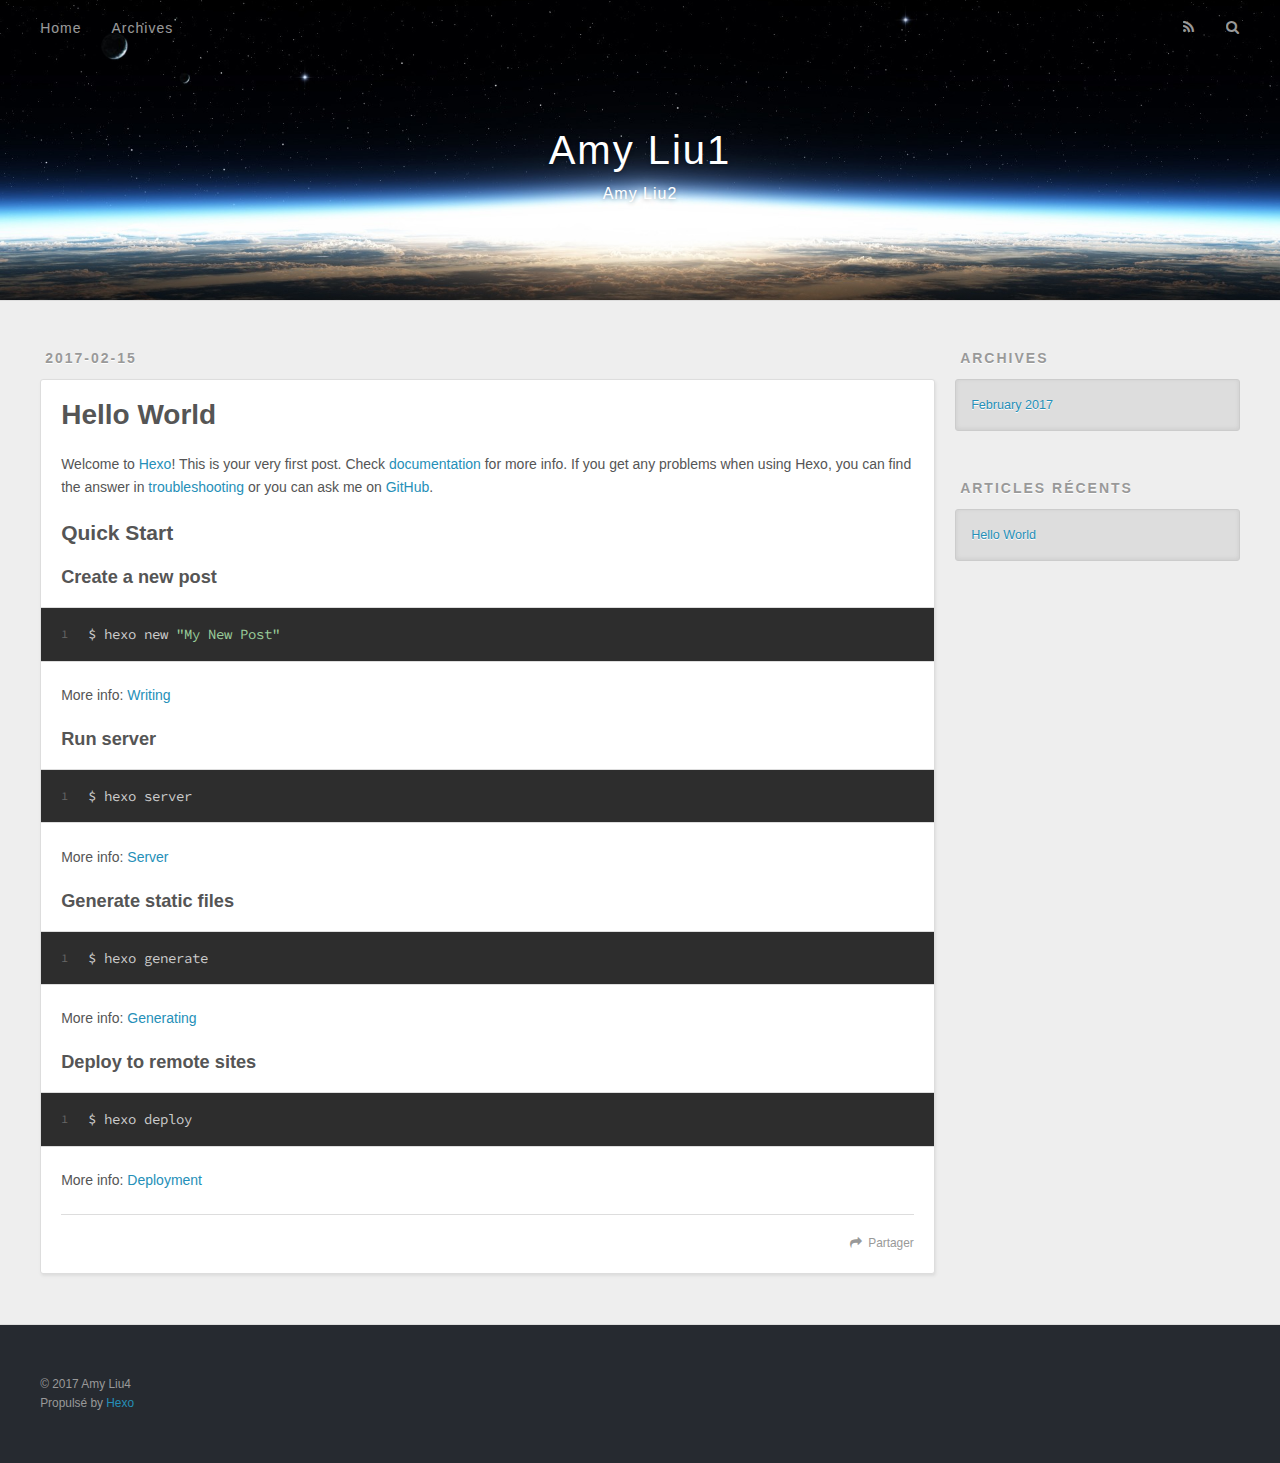
==== index.html @ 6aebadbe "Site updated: 2017-02-15 16:03:19" ====
<!DOCTYPE html>
<html>
<head>
  <meta charset="utf-8">
  
  <title>Amy Liu1</title>
  <meta name="viewport" content="width=device-width, initial-scale=1, maximum-scale=1">
  <meta name="description" content="Amy Liu3">
<meta property="og:type" content="website">
<meta property="og:title" content="Amy Liu1">
<meta property="og:url" content="http://yoursite.com/index.html">
<meta property="og:site_name" content="Amy Liu1">
<meta property="og:description" content="Amy Liu3">
<meta name="twitter:card" content="summary">
<meta name="twitter:title" content="Amy Liu1">
<meta name="twitter:description" content="Amy Liu3">
  
    <link rel="alternate" href="/atom.xml" title="Amy Liu1" type="application/atom+xml">
  
  
    <link rel="icon" href="/favicon.png">
  
  
    <link href="//fonts.googleapis.com/css?family=Source+Code+Pro" rel="stylesheet" type="text/css">
  
  <link rel="stylesheet" href="/css/style.css">
  

</head>

<body>
  <div id="container">
    <div id="wrap">
      <header id="header">
  <div id="banner"></div>
  <div id="header-outer" class="outer">
    <div id="header-title" class="inner">
      <h1 id="logo-wrap">
        <a href="/" id="logo">Amy Liu1</a>
      </h1>
      
        <h2 id="subtitle-wrap">
          <a href="/" id="subtitle">Amy Liu2</a>
        </h2>
      
    </div>
    <div id="header-inner" class="inner">
      <nav id="main-nav">
        <a id="main-nav-toggle" class="nav-icon"></a>
        
          <a class="main-nav-link" href="/">Home</a>
        
          <a class="main-nav-link" href="/archives">Archives</a>
        
      </nav>
      <nav id="sub-nav">
        
          <a id="nav-rss-link" class="nav-icon" href="/atom.xml" title="Flux RSS"></a>
        
        <a id="nav-search-btn" class="nav-icon" title="Rechercher"></a>
      </nav>
      <div id="search-form-wrap">
        <form action="//google.com/search" method="get" accept-charset="UTF-8" class="search-form"><input type="search" name="q" results="0" class="search-form-input" placeholder="Search"><button type="submit" class="search-form-submit">&#xF002;</button><input type="hidden" name="sitesearch" value="http://yoursite.com"></form>
      </div>
    </div>
  </div>
</header>
      <div class="outer">
        <section id="main">
  
    <article id="post-hello-world" class="article article-type-post" itemscope itemprop="blogPost">
  <div class="article-meta">
    <a href="/2017/02/15/hello-world/" class="article-date">
  <time datetime="2017-02-15T07:00:50.757Z" itemprop="datePublished">2017-02-15</time>
</a>
    
  </div>
  <div class="article-inner">
    
    
      <header class="article-header">
        
  
    <h1 itemprop="name">
      <a class="article-title" href="/2017/02/15/hello-world/">Hello World</a>
    </h1>
  

      </header>
    
    <div class="article-entry" itemprop="articleBody">
      
        <p>Welcome to <a href="https://hexo.io/" target="_blank" rel="external">Hexo</a>! This is your very first post. Check <a href="https://hexo.io/docs/" target="_blank" rel="external">documentation</a> for more info. If you get any problems when using Hexo, you can find the answer in <a href="https://hexo.io/docs/troubleshooting.html" target="_blank" rel="external">troubleshooting</a> or you can ask me on <a href="https://github.com/hexojs/hexo/issues" target="_blank" rel="external">GitHub</a>.</p>
<h2 id="Quick-Start"><a href="#Quick-Start" class="headerlink" title="Quick Start"></a>Quick Start</h2><h3 id="Create-a-new-post"><a href="#Create-a-new-post" class="headerlink" title="Create a new post"></a>Create a new post</h3><figure class="highlight bash"><table><tr><td class="gutter"><pre><div class="line">1</div></pre></td><td class="code"><pre><div class="line">$ hexo new <span class="string">"My New Post"</span></div></pre></td></tr></table></figure>
<p>More info: <a href="https://hexo.io/docs/writing.html" target="_blank" rel="external">Writing</a></p>
<h3 id="Run-server"><a href="#Run-server" class="headerlink" title="Run server"></a>Run server</h3><figure class="highlight bash"><table><tr><td class="gutter"><pre><div class="line">1</div></pre></td><td class="code"><pre><div class="line">$ hexo server</div></pre></td></tr></table></figure>
<p>More info: <a href="https://hexo.io/docs/server.html" target="_blank" rel="external">Server</a></p>
<h3 id="Generate-static-files"><a href="#Generate-static-files" class="headerlink" title="Generate static files"></a>Generate static files</h3><figure class="highlight bash"><table><tr><td class="gutter"><pre><div class="line">1</div></pre></td><td class="code"><pre><div class="line">$ hexo generate</div></pre></td></tr></table></figure>
<p>More info: <a href="https://hexo.io/docs/generating.html" target="_blank" rel="external">Generating</a></p>
<h3 id="Deploy-to-remote-sites"><a href="#Deploy-to-remote-sites" class="headerlink" title="Deploy to remote sites"></a>Deploy to remote sites</h3><figure class="highlight bash"><table><tr><td class="gutter"><pre><div class="line">1</div></pre></td><td class="code"><pre><div class="line">$ hexo deploy</div></pre></td></tr></table></figure>
<p>More info: <a href="https://hexo.io/docs/deployment.html" target="_blank" rel="external">Deployment</a></p>

      
    </div>
    <footer class="article-footer">
      <a data-url="http://yoursite.com/2017/02/15/hello-world/" data-id="ciz6o7jme0000z855sr98ve1y" class="article-share-link">Partager</a>
      
      
    </footer>
  </div>
  
</article>


  

</section>
        
          <aside id="sidebar">
  
    

  
    

  
    
  
    
  <div class="widget-wrap">
    <h3 class="widget-title">Archives</h3>
    <div class="widget">
      <ul class="archive-list"><li class="archive-list-item"><a class="archive-list-link" href="/archives/2017/02/">February 2017</a></li></ul>
    </div>
  </div>


  
    
  <div class="widget-wrap">
    <h3 class="widget-title">Articles récents</h3>
    <div class="widget">
      <ul>
        
          <li>
            <a href="/2017/02/15/hello-world/">Hello World</a>
          </li>
        
      </ul>
    </div>
  </div>

  
</aside>
        
      </div>
      <footer id="footer">
  
  <div class="outer">
    <div id="footer-info" class="inner">
      &copy; 2017 Amy Liu4<br>
      Propulsé by <a href="http://hexo.io/" target="_blank">Hexo</a>
    </div>
  </div>
</footer>
    </div>
    <nav id="mobile-nav">
  
    <a href="/" class="mobile-nav-link">Home</a>
  
    <a href="/archives" class="mobile-nav-link">Archives</a>
  
</nav>
    

<script src="//ajax.googleapis.com/ajax/libs/jquery/2.0.3/jquery.min.js"></script>


  <link rel="stylesheet" href="/fancybox/jquery.fancybox.css">
  <script src="/fancybox/jquery.fancybox.pack.js"></script>


<script src="/js/script.js"></script>

  </div>
</body>
</html>
---- css/style.css ----
body {
  width: 100%;
}
body:before,
body:after {
  content: "";
  display: table;
}
body:after {
  clear: both;
}
html,
body,
div,
span,
applet,
object,
iframe,
h1,
h2,
h3,
h4,
h5,
h6,
p,
blockquote,
pre,
a,
abbr,
acronym,
address,
big,
cite,
code,
del,
dfn,
em,
img,
ins,
kbd,
q,
s,
samp,
small,
strike,
strong,
sub,
sup,
tt,
var,
dl,
dt,
dd,
ol,
ul,
li,
fieldset,
form,
label,
legend,
table,
caption,
tbody,
tfoot,
thead,
tr,
th,
td {
  margin: 0;
  padding: 0;
  border: 0;
  outline: 0;
  font-weight: inherit;
  font-style: inherit;
  font-family: inherit;
  font-size: 100%;
  vertical-align: baseline;
}
body {
  line-height: 1;
  color: #000;
  background: #fff;
}
ol,
ul {
  list-style: none;
}
table {
  border-collapse: separate;
  border-spacing: 0;
  vertical-align: middle;
}
caption,
th,
td {
  text-align: left;
  font-weight: normal;
  vertical-align: middle;
}
a img {
  border: none;
}
input,
button {
  margin: 0;
  padding: 0;
}
input::-moz-focus-inner,
button::-moz-focus-inner {
  border: 0;
  padding: 0;
}
@font-face {
  font-family: FontAwesome;
  font-style: normal;
  font-weight: normal;
  src: url("fonts/fontawesome-webfont.eot?v=#4.0.3");
  src: url("fonts/fontawesome-webfont.eot?#iefix&v=#4.0.3") format("embedded-opentype"), url("fonts/fontawesome-webfont.woff?v=#4.0.3") format("woff"), url("fonts/fontawesome-webfont.ttf?v=#4.0.3") format("truetype"), url("fonts/fontawesome-webfont.svg#fontawesomeregular?v=#4.0.3") format("svg");
}
html,
body,
#container {
  height: 100%;
}
body {
  background: #eee;
  font: 14px "Helvetica Neue", Helvetica, Arial, sans-serif;
  -webkit-text-size-adjust: 100%;
}
.outer {
  max-width: 1220px;
  margin: 0 auto;
  padding: 0 20px;
}
.outer:before,
.outer:after {
  content: "";
  display: table;
}
.outer:after {
  clear: both;
}
.inner {
  display: inline;
  float: left;
  width: 98.33333333333333%;
  margin: 0 0.833333333333333%;
}
.left,
.alignleft {
  float: left;
}
.right,
.alignright {
  float: right;
}
.clear {
  clear: both;
}
#container {
  position: relative;
}
.mobile-nav-on {
  overflow: hidden;
}
#wrap {
  height: 100%;
  width: 100%;
  position: absolute;
  top: 0;
  left: 0;
  -webkit-transition: 0.2s ease-out;
  -moz-transition: 0.2s ease-out;
  -ms-transition: 0.2s ease-out;
  transition: 0.2s ease-out;
  z-index: 1;
  background: #eee;
}
.mobile-nav-on #wrap {
  left: 280px;
}
@media screen and (min-width: 768px) {
  #main {
    display: inline;
    float: left;
    width: 73.33333333333333%;
    margin: 0 0.833333333333333%;
  }
}
.article-date,
.article-category-link,
.archive-year,
.widget-title {
  text-decoration: none;
  text-transform: uppercase;
  letter-spacing: 2px;
  color: #999;
  margin-bottom: 1em;
  margin-left: 5px;
  line-height: 1em;
  text-shadow: 0 1px #fff;
  font-weight: bold;
}
.article-inner,
.archive-article-inner {
  background: #fff;
  -webkit-box-shadow: 1px 2px 3px #ddd;
  box-shadow: 1px 2px 3px #ddd;
  border: 1px solid #ddd;
  border-radius: 3px;
}
.article-entry h1,
.widget h1 {
  font-size: 2em;
}
.article-entry h2,
.widget h2 {
  font-size: 1.5em;
}
.article-entry h3,
.widget h3 {
  font-size: 1.3em;
}
.article-entry h4,
.widget h4 {
  font-size: 1.2em;
}
.article-entry h5,
.widget h5 {
  font-size: 1em;
}
.article-entry h6,
.widget h6 {
  font-size: 1em;
  color: #999;
}
.article-entry hr,
.widget hr {
  border: 1px dashed #ddd;
}
.article-entry strong,
.widget strong {
  font-weight: bold;
}
.article-entry em,
.widget em,
.article-entry cite,
.widget cite {
  font-style: italic;
}
.article-entry sup,
.widget sup,
.article-entry sub,
.widget sub {
  font-size: 0.75em;
  line-height: 0;
  position: relative;
  vertical-align: baseline;
}
.article-entry sup,
.widget sup {
  top: -0.5em;
}
.article-entry sub,
.widget sub {
  bottom: -0.2em;
}
.article-entry small,
.widget small {
  font-size: 0.85em;
}
.article-entry acronym,
.widget acronym,
.article-entry abbr,
.widget abbr {
  border-bottom: 1px dotted;
}
.article-entry ul,
.widget ul,
.article-entry ol,
.widget ol,
.article-entry dl,
.widget dl {
  margin: 0 20px;
  line-height: 1.6em;
}
.article-entry ul ul,
.widget ul ul,
.article-entry ol ul,
.widget ol ul,
.article-entry ul ol,
.widget ul ol,
.article-entry ol ol,
.widget ol ol {
  margin-top: 0;
  margin-bottom: 0;
}
.article-entry ul,
.widget ul {
  list-style: disc;
}
.article-entry ol,
.widget ol {
  list-style: decimal;
}
.article-entry dt,
.widget dt {
  font-weight: bold;
}
#header {
  height: 300px;
  position: relative;
  border-bottom: 1px solid #ddd;
}
#header:before,
#header:after {
  content: "";
  position: absolute;
  left: 0;
  right: 0;
  height: 40px;
}
#header:before {
  top: 0;
  background: -webkit-linear-gradient(rgba(0,0,0,0.2), transparent);
  background: -moz-linear-gradient(rgba(0,0,0,0.2), transparent);
  background: -ms-linear-gradient(rgba(0,0,0,0.2), transparent);
  background: linear-gradient(rgba(0,0,0,0.2), transparent);
}
#header:after {
  bottom: 0;
  background: -webkit-linear-gradient(transparent, rgba(0,0,0,0.2));
  background: -moz-linear-gradient(transparent, rgba(0,0,0,0.2));
  background: -ms-linear-gradient(transparent, rgba(0,0,0,0.2));
  background: linear-gradient(transparent, rgba(0,0,0,0.2));
}
#header-outer {
  height: 100%;
  position: relative;
}
#header-inner {
  position: relative;
  overflow: hidden;
}
#banner {
  position: absolute;
  top: 0;
  left: 0;
  width: 100%;
  height: 100%;
  background: url("images/banner.jpg") center #000;
  -webkit-background-size: cover;
  -moz-background-size: cover;
  background-size: cover;
  z-index: -1;
}
#header-title {
  text-align: center;
  height: 40px;
  position: absolute;
  top: 50%;
  left: 0;
  margin-top: -20px;
}
#logo,
#subtitle {
  text-decoration: none;
  color: #fff;
  font-weight: 300;
  text-shadow: 0 1px 4px rgba(0,0,0,0.3);
}
#logo {
  font-size: 40px;
  line-height: 40px;
  letter-spacing: 2px;
}
#subtitle {
  font-size: 16px;
  line-height: 16px;
  letter-spacing: 1px;
}
#subtitle-wrap {
  margin-top: 16px;
}
#main-nav {
  float: left;
  margin-left: -15px;
}
.nav-icon,
.main-nav-link {
  float: left;
  color: #fff;
  opacity: 0.6;
  text-decoration: none;
  text-shadow: 0 1px rgba(0,0,0,0.2);
  -webkit-transition: opacity 0.2s;
  -moz-transition: opacity 0.2s;
  -ms-transition: opacity 0.2s;
  transition: opacity 0.2s;
  display: block;
  padding: 20px 15px;
}
.nav-icon:hover,
.main-nav-link:hover {
  opacity: 1;
}
.nav-icon {
  font-family: FontAwesome;
  text-align: center;
  font-size: 14px;
  width: 14px;
  height: 14px;
  padding: 20px 15px;
  position: relative;
  cursor: pointer;
}
.main-nav-link {
  font-weight: 300;
  letter-spacing: 1px;
}
@media screen and (max-width: 479px) {
  .main-nav-link {
    display: none;
  }
}
#main-nav-toggle {
  display: none;
}
#main-nav-toggle:before {
  content: "\f0c9";
}
@media screen and (max-width: 479px) {
  #main-nav-toggle {
    display: block;
  }
}
#sub-nav {
  float: right;
  margin-right: -15px;
}
#nav-rss-link:before {
  content: "\f09e";
}
#nav-search-btn:before {
  content: "\f002";
}
#search-form-wrap {
  position: absolute;
  top: 15px;
  width: 150px;
  height: 30px;
  right: -150px;
  opacity: 0;
  -webkit-transition: 0.2s ease-out;
  -moz-transition: 0.2s ease-out;
  -ms-transition: 0.2s ease-out;
  transition: 0.2s ease-out;
}
#search-form-wrap.on {
  opacity: 1;
  right: 0;
}
@media screen and (max-width: 479px) {
  #search-form-wrap {
    width: 100%;
    right: -100%;
  }
}
.search-form {
  position: absolute;
  top: 0;
  left: 0;
  right: 0;
  background: #fff;
  padding: 5px 15px;
  border-radius: 15px;
  -webkit-box-shadow: 0 0 10px rgba(0,0,0,0.3);
  box-shadow: 0 0 10px rgba(0,0,0,0.3);
}
.search-form-input {
  border: none;
  background: none;
  color: #555;
  width: 100%;
  font: 13px "Helvetica Neue", Helvetica, Arial, sans-serif;
  outline: none;
}
.search-form-input::-webkit-search-results-decoration,
.search-form-input::-webkit-search-cancel-button {
  -webkit-appearance: none;
}
.search-form-submit {
  position: absolute;
  top: 50%;
  right: 10px;
  margin-top: -7px;
  font: 13px FontAwesome;
  border: none;
  background: none;
  color: #bbb;
  cursor: pointer;
}
.search-form-submit:hover,
.search-form-submit:focus {
  color: #777;
}
.article {
  margin: 50px 0;
}
.article-inner {
  overflow: hidden;
}
.article-meta:before,
.article-meta:after {
  content: "";
  display: table;
}
.article-meta:after {
  clear: both;
}
.article-date {
  float: left;
}
.article-category {
  float: left;
  line-height: 1em;
  color: #ccc;
  text-shadow: 0 1px #fff;
  margin-left: 8px;
}
.article-category:before {
  content: "\2022";
}
.article-category-link {
  margin: 0 12px 1em;
}
.article-header {
  padding: 20px 20px 0;
}
.article-title {
  text-decoration: none;
  font-size: 2em;
  font-weight: bold;
  color: #555;
  line-height: 1.1em;
  -webkit-transition: color 0.2s;
  -moz-transition: color 0.2s;
  -ms-transition: color 0.2s;
  transition: color 0.2s;
}
a.article-title:hover {
  color: #258fb8;
}
.article-entry {
  color: #555;
  padding: 0 20px;
}
.article-entry:before,
.article-entry:after {
  content: "";
  display: table;
}
.article-entry:after {
  clear: both;
}
.article-entry p,
.article-entry table {
  line-height: 1.6em;
  margin: 1.6em 0;
}
.article-entry h1,
.article-entry h2,
.article-entry h3,
.article-entry h4,
.article-entry h5,
.article-entry h6 {
  font-weight: bold;
}
.article-entry h1,
.article-entry h2,
.article-entry h3,
.article-entry h4,
.article-entry h5,
.article-entry h6 {
  line-height: 1.1em;
  margin: 1.1em 0;
}
.article-entry a {
  color: #258fb8;
  text-decoration: none;
}
.article-entry a:hover {
  text-decoration: underline;
}
.article-entry ul,
.article-entry ol,
.article-entry dl {
  margin-top: 1.6em;
  margin-bottom: 1.6em;
}
.article-entry img,
.article-entry video {
  max-width: 100%;
  height: auto;
  display: block;
  margin: auto;
}
.article-entry iframe {
  border: none;
}
.article-entry table {
  width: 100%;
  border-collapse: collapse;
  border-spacing: 0;
}
.article-entry th {
  font-weight: bold;
  border-bottom: 3px solid #ddd;
  padding-bottom: 0.5em;
}
.article-entry td {
  border-bottom: 1px solid #ddd;
  padding: 10px 0;
}
.article-entry blockquote {
  font-family: Georgia, "Times New Roman", serif;
  font-size: 1.4em;
  margin: 1.6em 20px;
  text-align: center;
}
.article-entry blockquote footer {
  font-size: 14px;
  margin: 1.6em 0;
  font-family: "Helvetica Neue", Helvetica, Arial, sans-serif;
}
.article-entry blockquote footer cite:before {
  content: "—";
  padding: 0 0.5em;
}
.article-entry .pullquote {
  text-align: left;
  width: 45%;
  margin: 0;
}
.article-entry .pullquote.left {
  margin-left: 0.5em;
  margin-right: 1em;
}
.article-entry .pullquote.right {
  margin-right: 0.5em;
  margin-left: 1em;
}
.article-entry .caption {
  color: #999;
  display: block;
  font-size: 0.9em;
  margin-top: 0.5em;
  position: relative;
  text-align: center;
}
.article-entry .video-container {
  position: relative;
  padding-top: 56.25%;
  height: 0;
  overflow: hidden;
}
.article-entry .video-container iframe,
.article-entry .video-container object,
.article-entry .video-container embed {
  position: absolute;
  top: 0;
  left: 0;
  width: 100%;
  height: 100%;
  margin-top: 0;
}
.article-more-link a {
  display: inline-block;
  line-height: 1em;
  padding: 6px 15px;
  border-radius: 15px;
  background: #eee;
  color: #999;
  text-shadow: 0 1px #fff;
  text-decoration: none;
}
.article-more-link a:hover {
  background: #258fb8;
  color: #fff;
  text-decoration: none;
  text-shadow: 0 1px #1e7293;
}
.article-footer {
  font-size: 0.85em;
  line-height: 1.6em;
  border-top: 1px solid #ddd;
  padding-top: 1.6em;
  margin: 0 20px 20px;
}
.article-footer:before,
.article-footer:after {
  content: "";
  display: table;
}
.article-footer:after {
  clear: both;
}
.article-footer a {
  color: #999;
  text-decoration: none;
}
.article-footer a:hover {
  color: #555;
}
.article-tag-list-item {
  float: left;
  margin-right: 10px;
}
.article-tag-list-link:before {
  content: "#";
}
.article-comment-link {
  float: right;
}
.article-comment-link:before {
  content: "\f075";
  font-family: FontAwesome;
  padding-right: 8px;
}
.article-share-link {
  cursor: pointer;
  float: right;
  margin-left: 20px;
}
.article-share-link:before {
  content: "\f064";
  font-family: FontAwesome;
  padding-right: 6px;
}
#article-nav {
  position: relative;
}
#article-nav:before,
#article-nav:after {
  content: "";
  display: table;
}
#article-nav:after {
  clear: both;
}
@media screen and (min-width: 768px) {
  #article-nav {
    margin: 50px 0;
  }
  #article-nav:before {
    width: 8px;
    height: 8px;
    position: absolute;
    top: 50%;
    left: 50%;
    margin-top: -4px;
    margin-left: -4px;
    content: "";
    border-radius: 50%;
    background: #ddd;
    -webkit-box-shadow: 0 1px 2px #fff;
    box-shadow: 0 1px 2px #fff;
  }
}
.article-nav-link-wrap {
  text-decoration: none;
  text-shadow: 0 1px #fff;
  color: #999;
  -webkit-box-sizing: border-box;
  -moz-box-sizing: border-box;
  box-sizing: border-box;
  margin-top: 50px;
  text-align: center;
  display: block;
}
.article-nav-link-wrap:hover {
  color: #555;
}
@media screen and (min-width: 768px) {
  .article-nav-link-wrap {
    width: 50%;
    margin-top: 0;
  }
}
@media screen and (min-width: 768px) {
  #article-nav-newer {
    float: left;
    text-align: right;
    padding-right: 20px;
  }
}
@media screen and (min-width: 768px) {
  #article-nav-older {
    float: right;
    text-align: left;
    padding-left: 20px;
  }
}
.article-nav-caption {
  text-transform: uppercase;
  letter-spacing: 2px;
  color: #ddd;
  line-height: 1em;
  font-weight: bold;
}
#article-nav-newer .article-nav-caption {
  margin-right: -2px;
}
.article-nav-title {
  font-size: 0.85em;
  line-height: 1.6em;
  margin-top: 0.5em;
}
.article-share-box {
  position: absolute;
  display: none;
  background: #fff;
  -webkit-box-shadow: 1px 2px 10px rgba(0,0,0,0.2);
  box-shadow: 1px 2px 10px rgba(0,0,0,0.2);
  border-radius: 3px;
  margin-left: -145px;
  overflow: hidden;
  z-index: 1;
}
.article-share-box.on {
  display: block;
}
.article-share-input {
  width: 100%;
  background: none;
  -webkit-box-sizing: border-box;
  -moz-box-sizing: border-box;
  box-sizing: border-box;
  font: 14px "Helvetica Neue", Helvetica, Arial, sans-serif;
  padding: 0 15px;
  color: #555;
  outline: none;
  border: 1px solid #ddd;
  border-radius: 3px 3px 0 0;
  height: 36px;
  line-height: 36px;
}
.article-share-links {
  background: #eee;
}
.article-share-links:before,
.article-share-links:after {
  content: "";
  display: table;
}
.article-share-links:after {
  clear: both;
}
.article-share-twitter,
.article-share-facebook,
.article-share-pinterest,
.article-share-google {
  width: 50px;
  height: 36px;
  display: block;
  float: left;
  position: relative;
  color: #999;
  text-shadow: 0 1px #fff;
}
.article-share-twitter:before,
.article-share-facebook:before,
.article-share-pinterest:before,
.article-share-google:before {
  font-size: 20px;
  font-family: FontAwesome;
  width: 20px;
  height: 20px;
  position: absolute;
  top: 50%;
  left: 50%;
  margin-top: -10px;
  margin-left: -10px;
  text-align: center;
}
.article-share-twitter:hover,
.article-share-facebook:hover,
.article-share-pinterest:hover,
.article-share-google:hover {
  color: #fff;
}
.article-share-twitter:before {
  content: "\f099";
}
.article-share-twitter:hover {
  background: #00aced;
  text-shadow: 0 1px #008abe;
}
.article-share-facebook:before {
  content: "\f09a";
}
.article-share-facebook:hover {
  background: #3b5998;
  text-shadow: 0 1px #2f477a;
}
.article-share-pinterest:before {
  content: "\f0d2";
}
.article-share-pinterest:hover {
  background: #cb2027;
  text-shadow: 0 1px #a21a1f;
}
.article-share-google:before {
  content: "\f0d5";
}
.article-share-google:hover {
  background: #dd4b39;
  text-shadow: 0 1px #be3221;
}
.article-gallery {
  background: #000;
  position: relative;
}
.article-gallery-photos {
  position: relative;
  overflow: hidden;
}
.article-gallery-img {
  display: none;
  max-width: 100%;
}
.article-gallery-img:first-child {
  display: block;
}
.article-gallery-img.loaded {
  position: absolute;
  display: block;
}
.article-gallery-img img {
  display: block;
  max-width: 100%;
  margin: 0 auto;
}
#comments {
  background: #fff;
  -webkit-box-shadow: 1px 2px 3px #ddd;
  box-shadow: 1px 2px 3px #ddd;
  padding: 20px;
  border: 1px solid #ddd;
  border-radius: 3px;
  margin: 50px 0;
}
#comments a {
  color: #258fb8;
}
.archives-wrap {
  margin: 50px 0;
}
.archives:before,
.archives:after {
  content: "";
  display: table;
}
.archives:after {
  clear: both;
}
.archive-year-wrap {
  margin-bottom: 1em;
}
.archives {
  -webkit-column-gap: 10px;
  -moz-column-gap: 10px;
  column-gap: 10px;
}
@media screen and (min-width: 480px) and (max-width: 767px) {
  .archives {
    -webkit-column-count: 2;
    -moz-column-count: 2;
    column-count: 2;
  }
}
@media screen and (min-width: 768px) {
  .archives {
    -webkit-column-count: 3;
    -moz-column-count: 3;
    column-count: 3;
  }
}
.archive-article {
  -webkit-column-break-inside: avoid;
  page-break-inside: avoid;
  overflow: hidden;
  break-inside: avoid-column;
}
.archive-article-inner {
  padding: 10px;
  margin-bottom: 15px;
}
.archive-article-title {
  text-decoration: none;
  font-weight: bold;
  color: #555;
  -webkit-transition: color 0.2s;
  -moz-transition: color 0.2s;
  -ms-transition: color 0.2s;
  transition: color 0.2s;
  line-height: 1.6em;
}
.archive-article-title:hover {
  color: #258fb8;
}
.archive-article-footer {
  margin-top: 1em;
}
.archive-article-date {
  color: #999;
  text-decoration: none;
  font-size: 0.85em;
  line-height: 1em;
  margin-bottom: 0.5em;
  display: block;
}
#page-nav {
  margin: 50px auto;
  background: #fff;
  -webkit-box-shadow: 1px 2px 3px #ddd;
  box-shadow: 1px 2px 3px #ddd;
  border: 1px solid #ddd;
  border-radius: 3px;
  text-align: center;
  color: #999;
  overflow: hidden;
}
#page-nav:before,
#page-nav:after {
  content: "";
  display: table;
}
#page-nav:after {
  clear: both;
}
#page-nav a,
#page-nav span {
  padding: 10px 20px;
  line-height: 1;
  height: 2ex;
}
#page-nav a {
  color: #999;
  text-decoration: none;
}
#page-nav a:hover {
  background: #999;
  color: #fff;
}
#page-nav .prev {
  float: left;
}
#page-nav .next {
  float: right;
}
#page-nav .page-number {
  display: inline-block;
}
@media screen and (max-width: 479px) {
  #page-nav .page-number {
    display: none;
  }
}
#page-nav .current {
  color: #555;
  font-weight: bold;
}
#page-nav .space {
  color: #ddd;
}
#footer {
  background: #262a30;
  padding: 50px 0;
  border-top: 1px solid #ddd;
  color: #999;
}
#footer a {
  color: #258fb8;
  text-decoration: none;
}
#footer a:hover {
  text-decoration: underline;
}
#footer-info {
  line-height: 1.6em;
  font-size: 0.85em;
}
.article-entry pre,
.article-entry .highlight {
  background: #2d2d2d;
  margin: 0 -20px;
  padding: 15px 20px;
  border-style: solid;
  border-color: #ddd;
  border-width: 1px 0;
  overflow: auto;
  color: #ccc;
  line-height: 22.400000000000002px;
}
.article-entry .highlight .gutter pre,
.article-entry .gist .gist-file .gist-data .line-numbers {
  color: #666;
  font-size: 0.85em;
}
.article-entry pre,
.article-entry code {
  font-family: "Source Code Pro", Consolas, Monaco, Menlo, Consolas, monospace;
}
.article-entry code {
  background: #eee;
  text-shadow: 0 1px #fff;
  padding: 0 0.3em;
}
.article-entry pre code {
  background: none;
  text-shadow: none;
  padding: 0;
}
.article-entry .highlight pre {
  border: none;
  margin: 0;
  padding: 0;
}
.article-entry .highlight table {
  margin: 0;
  width: auto;
}
.article-entry .highlight td {
  border: none;
  padding: 0;
}
.article-entry .highlight figcaption {
  font-size: 0.85em;
  color: #999;
  line-height: 1em;
  margin-bottom: 1em;
}
.article-entry .highlight figcaption:before,
.article-entry .highlight figcaption:after {
  content: "";
  display: table;
}
.article-entry .highlight figcaption:after {
  clear: both;
}
.article-entry .highlight figcaption a {
  float: right;
}
.article-entry .highlight .gutter pre {
  text-align: right;
  padding-right: 20px;
}
.article-entry .highlight .line {
  height: 22.400000000000002px;
}
.article-entry .highlight .line.marked {
  background: #515151;
}
.article-entry .gist {
  margin: 0 -20px;
  border-style: solid;
  border-color: #ddd;
  border-width: 1px 0;
  background: #2d2d2d;
  padding: 15px 20px 15px 0;
}
.article-entry .gist .gist-file {
  border: none;
  font-family: "Source Code Pro", Consolas, Monaco, Menlo, Consolas, monospace;
  margin: 0;
}
.article-entry .gist .gist-file .gist-data {
  background: none;
  border: none;
}
.article-entry .gist .gist-file .gist-data .line-numbers {
  background: none;
  border: none;
  padding: 0 20px 0 0;
}
.article-entry .gist .gist-file .gist-data .line-data {
  padding: 0 !important;
}
.article-entry .gist .gist-file .highlight {
  margin: 0;
  padding: 0;
  border: none;
}
.article-entry .gist .gist-file .gist-meta {
  background: #2d2d2d;
  color: #999;
  font: 0.85em "Helvetica Neue", Helvetica, Arial, sans-serif;
  text-shadow: 0 0;
  padding: 0;
  margin-top: 1em;
  margin-left: 20px;
}
.article-entry .gist .gist-file .gist-meta a {
  color: #258fb8;
  font-weight: normal;
}
.article-entry .gist .gist-file .gist-meta a:hover {
  text-decoration: underline;
}
pre .comment,
pre .title {
  color: #999;
}
pre .variable,
pre .attribute,
pre .tag,
pre .regexp,
pre .ruby .constant,
pre .xml .tag .title,
pre .xml .pi,
pre .xml .doctype,
pre .html .doctype,
pre .css .id,
pre .css .class,
pre .css .pseudo {
  color: #f2777a;
}
pre .number,
pre .preprocessor,
pre .built_in,
pre .literal,
pre .params,
pre .constant {
  color: #f99157;
}
pre .class,
pre .ruby .class .title,
pre .css .rules .attribute {
  color: #9c9;
}
pre .string,
pre .value,
pre .inheritance,
pre .header,
pre .ruby .symbol,
pre .xml .cdata {
  color: #9c9;
}
pre .css .hexcolor {
  color: #6cc;
}
pre .function,
pre .python .decorator,
pre .python .title,
pre .ruby .function .title,
pre .ruby .title .keyword,
pre .perl .sub,
pre .javascript .title,
pre .coffeescript .title {
  color: #69c;
}
pre .keyword,
pre .javascript .function {
  color: #c9c;
}
@media screen and (max-width: 479px) {
  #mobile-nav {
    position: absolute;
    top: 0;
    left: 0;
    width: 280px;
    height: 100%;
    background: #191919;
    border-right: 1px solid #fff;
  }
}
@media screen and (max-width: 479px) {
  .mobile-nav-link {
    display: block;
    color: #999;
    text-decoration: none;
    padding: 15px 20px;
    font-weight: bold;
  }
  .mobile-nav-link:hover {
    color: #fff;
  }
}
@media screen and (min-width: 768px) {
  #sidebar {
    display: inline;
    float: left;
    width: 23.333333333333332%;
    margin: 0 0.833333333333333%;
  }
}
.widget-wrap {
  margin: 50px 0;
}
.widget {
  color: #777;
  text-shadow: 0 1px #fff;
  background: #ddd;
  -webkit-box-shadow: 0 -1px 4px #ccc inset;
  box-shadow: 0 -1px 4px #ccc inset;
  border: 1px solid #ccc;
  padding: 15px;
  border-radius: 3px;
}
.widget a {
  color: #258fb8;
  text-decoration: none;
}
.widget a:hover {
  text-decoration: underline;
}
.widget ul ul,
.widget ol ul,
.widget dl ul,
.widget ul ol,
.widget ol ol,
.widget dl ol,
.widget ul dl,
.widget ol dl,
.widget dl dl {
  margin-left: 15px;
  list-style: disc;
}
.widget {
  line-height: 1.6em;
  word-wrap: break-word;
  font-size: 0.9em;
}
.widget ul,
.widget ol {
  list-style: none;
  margin: 0;
}
.widget ul ul,
.widget ol ul,
.widget ul ol,
.widget ol ol {
  margin: 0 20px;
}
.widget ul ul,
.widget ol ul {
  list-style: disc;
}
.widget ul ol,
.widget ol ol {
  list-style: decimal;
}
.category-list-count,
.tag-list-count,
.archive-list-count {
  padding-left: 5px;
  color: #999;
  font-size: 0.85em;
}
.category-list-count:before,
.tag-list-count:before,
.archive-list-count:before {
  content: "(";
}
.category-list-count:after,
.tag-list-count:after,
.archive-list-count:after {
  content: ")";
}
.tagcloud a {
  margin-right: 5px;
  display: inline-block;
}
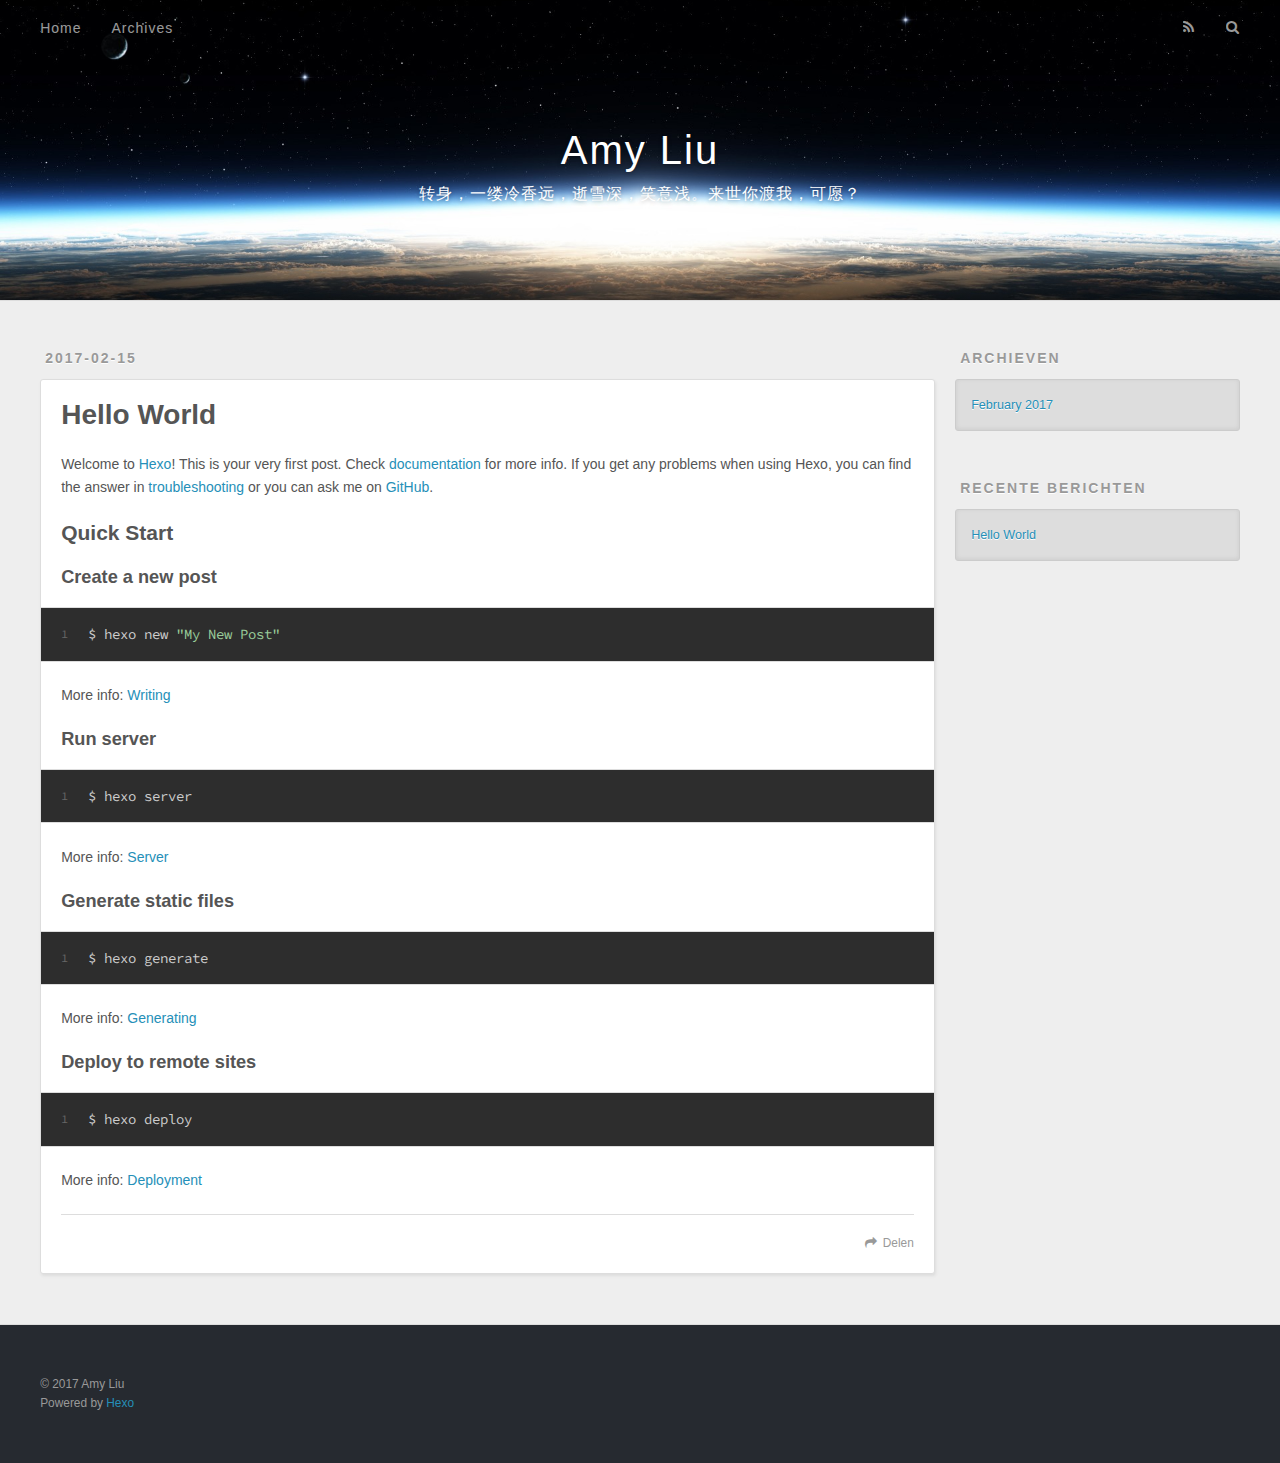
==== commit 307df684: "Site updated: 2017-02-15 16:04:42" ====
--- a/index.html
+++ b/index.html
@@ -3,19 +3,19 @@
 <head>
   <meta charset="utf-8">
   
-  <title>Amy Liu1</title>
+  <title>Amy Liu</title>
   <meta name="viewport" content="width=device-width, initial-scale=1, maximum-scale=1">
-  <meta name="description" content="Amy Liu3">
+  <meta name="description" content="Amy Liu">
 <meta property="og:type" content="website">
-<meta property="og:title" content="Amy Liu1">
+<meta property="og:title" content="Amy Liu">
 <meta property="og:url" content="http://yoursite.com/index.html">
-<meta property="og:site_name" content="Amy Liu1">
-<meta property="og:description" content="Amy Liu3">
+<meta property="og:site_name" content="Amy Liu">
+<meta property="og:description" content="Amy Liu">
 <meta name="twitter:card" content="summary">
-<meta name="twitter:title" content="Amy Liu1">
-<meta name="twitter:description" content="Amy Liu3">
+<meta name="twitter:title" content="Amy Liu">
+<meta name="twitter:description" content="Amy Liu">
   
-    <link rel="alternate" href="/atom.xml" title="Amy Liu1" type="application/atom+xml">
+    <link rel="alternate" href="/atom.xml" title="Amy Liu" type="application/atom+xml">
   
   
     <link rel="icon" href="/favicon.png">
@@ -36,11 +36,11 @@
   <div id="header-outer" class="outer">
     <div id="header-title" class="inner">
       <h1 id="logo-wrap">
-        <a href="/" id="logo">Amy Liu1</a>
+        <a href="/" id="logo">Amy Liu</a>
       </h1>
       
         <h2 id="subtitle-wrap">
-          <a href="/" id="subtitle">Amy Liu2</a>
+          <a href="/" id="subtitle">转身，一缕冷香远，逝雪深，笑意浅。来世你渡我，可愿？</a>
         </h2>
       
     </div>
@@ -55,9 +55,9 @@
       </nav>
       <nav id="sub-nav">
         
-          <a id="nav-rss-link" class="nav-icon" href="/atom.xml" title="Flux RSS"></a>
+          <a id="nav-rss-link" class="nav-icon" href="/atom.xml" title="RSS Feed"></a>
         
-        <a id="nav-search-btn" class="nav-icon" title="Rechercher"></a>
+        <a id="nav-search-btn" class="nav-icon" title="Zoeken"></a>
       </nav>
       <div id="search-form-wrap">
         <form action="//google.com/search" method="get" accept-charset="UTF-8" class="search-form"><input type="search" name="q" results="0" class="search-form-input" placeholder="Search"><button type="submit" class="search-form-submit">&#xF002;</button><input type="hidden" name="sitesearch" value="http://yoursite.com"></form>
@@ -103,7 +103,7 @@
       
     </div>
     <footer class="article-footer">
-      <a data-url="http://yoursite.com/2017/02/15/hello-world/" data-id="ciz6o7jme0000z855sr98ve1y" class="article-share-link">Partager</a>
+      <a data-url="http://yoursite.com/2017/02/15/hello-world/" data-id="ciz6o9bf10000u055972ork70" class="article-share-link">Delen</a>
       
       
     </footer>
@@ -128,7 +128,7 @@
   
     
   <div class="widget-wrap">
-    <h3 class="widget-title">Archives</h3>
+    <h3 class="widget-title">Archieven</h3>
     <div class="widget">
       <ul class="archive-list"><li class="archive-list-item"><a class="archive-list-link" href="/archives/2017/02/">February 2017</a></li></ul>
     </div>
@@ -138,7 +138,7 @@
   
     
   <div class="widget-wrap">
-    <h3 class="widget-title">Articles récents</h3>
+    <h3 class="widget-title">Recente berichten</h3>
     <div class="widget">
       <ul>
         
@@ -158,8 +158,8 @@
   
   <div class="outer">
     <div id="footer-info" class="inner">
-      &copy; 2017 Amy Liu4<br>
-      Propulsé by <a href="http://hexo.io/" target="_blank">Hexo</a>
+      &copy; 2017 Amy Liu<br>
+      Powered by <a href="http://hexo.io/" target="_blank">Hexo</a>
     </div>
   </div>
 </footer>
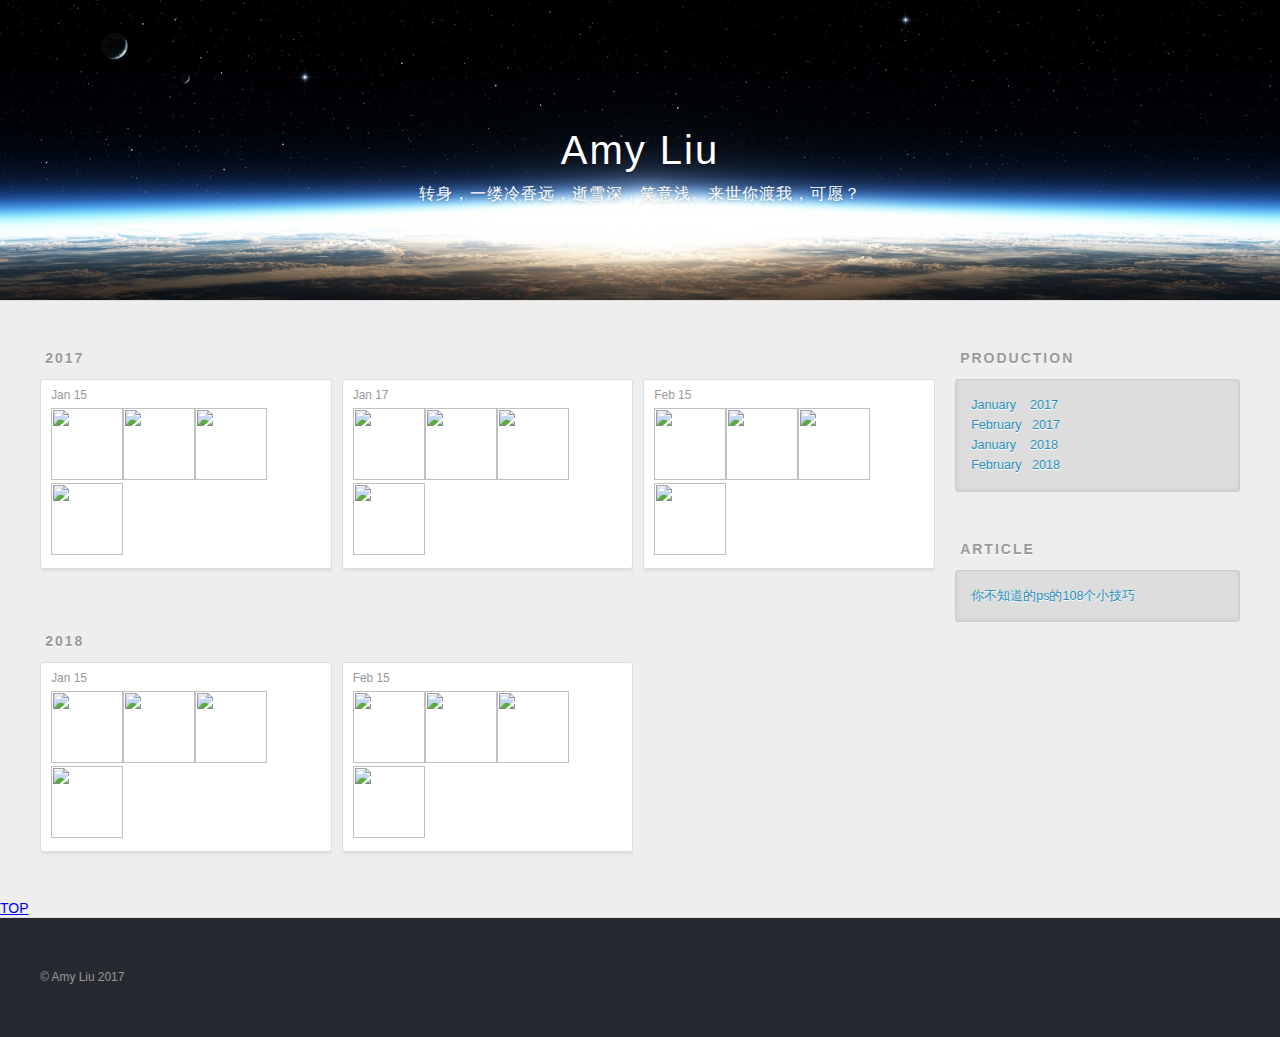
==== commit 716c55eb: "Update index.html" ====
--- a/index.html
+++ b/index.html
@@ -1,187 +1,89 @@
 <!DOCTYPE html>
 <html>
 <head>
-  <meta charset="utf-8">
-  
-  <title>Amy Liu</title>
-  <meta name="viewport" content="width=device-width, initial-scale=1, maximum-scale=1">
-  <meta name="description" content="Amy Liu">
-<meta property="og:type" content="website">
-<meta property="og:title" content="Amy Liu">
-<meta property="og:url" content="http://yoursite.com/index.html">
-<meta property="og:site_name" content="Amy Liu">
-<meta property="og:description" content="Amy Liu">
-<meta name="twitter:card" content="summary">
-<meta name="twitter:title" content="Amy Liu">
-<meta name="twitter:description" content="Amy Liu">
-  
-    <link rel="alternate" href="/atom.xml" title="Amy Liu" type="application/atom+xml">
-  
-  
-    <link rel="icon" href="/favicon.png">
-  
-  
-    <link href="//fonts.googleapis.com/css?family=Source+Code+Pro" rel="stylesheet" type="text/css">
-  
-  <link rel="stylesheet" href="/css/style.css">
-  
+<meta charset='utf-8'>
+
+<title>Archieven: 2017 | Amy Liu</title>
+<meta name='viewport'
+	content='width=device-width, initial-scale=1, maximum-scale=1'>
+<meta name='description' content='Amy Liu'>
+<meta property='og:type' content='website'>
+<meta property='og:title' content='Amy Liu'>
+<meta property='og:url'
+	content='http://yoursite.com/archives/2017/02/index.html'>
+<meta property='og:site_name' content='Amy Liu'>
+<meta property='og:description' content='Amy Liu'>
+<meta name='twitter:card' content='summary'>
+<meta name='twitter:title' content='Amy Liu'>
+<meta name='twitter:description' content='Amy Liu'>
+
+<link rel="stylesheet" href="css/lightbox.min.css">
+<link rel='stylesheet' href='css/style.css'>
+<link rel='stylesheet' href='css/fonts.css'>
+<link rel='stylesheet' href='fancybox/jquery.fancybox.css'>
+
+<script type='text/javascript' src='js/list.js'></script>
+<script src='js/jquery-3.1.1.min.js'></script>
+<script src='fancybox/jquery.fancybox.pack.js'></script>
+<script src='js/script.js'></script>
+<script type='text/javascript' src='js/main.js'></script>
 
 </head>
 
 <body>
-  <div id="container">
-    <div id="wrap">
-      <header id="header">
-  <div id="banner"></div>
-  <div id="header-outer" class="outer">
-    <div id="header-title" class="inner">
-      <h1 id="logo-wrap">
-        <a href="/" id="logo">Amy Liu</a>
-      </h1>
-      
-        <h2 id="subtitle-wrap">
-          <a href="/" id="subtitle">转身，一缕冷香远，逝雪深，笑意浅。来世你渡我，可愿？</a>
-        </h2>
-      
-    </div>
-    <div id="header-inner" class="inner">
-      <nav id="main-nav">
-        <a id="main-nav-toggle" class="nav-icon"></a>
-        
-          <a class="main-nav-link" href="/">Home</a>
-        
-          <a class="main-nav-link" href="/archives">Archives</a>
-        
-      </nav>
-      <nav id="sub-nav">
-        
-          <a id="nav-rss-link" class="nav-icon" href="/atom.xml" title="RSS Feed"></a>
-        
-        <a id="nav-search-btn" class="nav-icon" title="Zoeken"></a>
-      </nav>
-      <div id="search-form-wrap">
-        <form action="//google.com/search" method="get" accept-charset="UTF-8" class="search-form"><input type="search" name="q" results="0" class="search-form-input" placeholder="Search"><button type="submit" class="search-form-submit">&#xF002;</button><input type="hidden" name="sitesearch" value="http://yoursite.com"></form>
-      </div>
-    </div>
-  </div>
-</header>
-      <div class="outer">
-        <section id="main">
-  
-    <article id="post-hello-world" class="article article-type-post" itemscope itemprop="blogPost">
-  <div class="article-meta">
-    <a href="/2017/02/15/hello-world/" class="article-date">
-  <time datetime="2017-02-15T07:00:50.757Z" itemprop="datePublished">2017-02-15</time>
-</a>
-    
-  </div>
-  <div class="article-inner">
-    
-    
-      <header class="article-header">
-        
-  
-    <h1 itemprop="name">
-      <a class="article-title" href="/2017/02/15/hello-world/">Hello World</a>
-    </h1>
-  
+	<div id='container'>
+		<div id='wrap'>
+			<header id='header'>
+				<div id='banner'></div>
+				<div id='header-outer' class='outer'>
+					<div id='header-title' class='inner'>
+						<h1 id='logo-wrap'>
+							<a href='/' id='logo'>Amy Liu</a>
+						</h1>
 
-      </header>
-    
-    <div class="article-entry" itemprop="articleBody">
-      
-        <p>Welcome to <a href="https://hexo.io/" target="_blank" rel="external">Hexo</a>! This is your very first post. Check <a href="https://hexo.io/docs/" target="_blank" rel="external">documentation</a> for more info. If you get any problems when using Hexo, you can find the answer in <a href="https://hexo.io/docs/troubleshooting.html" target="_blank" rel="external">troubleshooting</a> or you can ask me on <a href="https://github.com/hexojs/hexo/issues" target="_blank" rel="external">GitHub</a>.</p>
-<h2 id="Quick-Start"><a href="#Quick-Start" class="headerlink" title="Quick Start"></a>Quick Start</h2><h3 id="Create-a-new-post"><a href="#Create-a-new-post" class="headerlink" title="Create a new post"></a>Create a new post</h3><figure class="highlight bash"><table><tr><td class="gutter"><pre><div class="line">1</div></pre></td><td class="code"><pre><div class="line">$ hexo new <span class="string">"My New Post"</span></div></pre></td></tr></table></figure>
-<p>More info: <a href="https://hexo.io/docs/writing.html" target="_blank" rel="external">Writing</a></p>
-<h3 id="Run-server"><a href="#Run-server" class="headerlink" title="Run server"></a>Run server</h3><figure class="highlight bash"><table><tr><td class="gutter"><pre><div class="line">1</div></pre></td><td class="code"><pre><div class="line">$ hexo server</div></pre></td></tr></table></figure>
-<p>More info: <a href="https://hexo.io/docs/server.html" target="_blank" rel="external">Server</a></p>
-<h3 id="Generate-static-files"><a href="#Generate-static-files" class="headerlink" title="Generate static files"></a>Generate static files</h3><figure class="highlight bash"><table><tr><td class="gutter"><pre><div class="line">1</div></pre></td><td class="code"><pre><div class="line">$ hexo generate</div></pre></td></tr></table></figure>
-<p>More info: <a href="https://hexo.io/docs/generating.html" target="_blank" rel="external">Generating</a></p>
-<h3 id="Deploy-to-remote-sites"><a href="#Deploy-to-remote-sites" class="headerlink" title="Deploy to remote sites"></a>Deploy to remote sites</h3><figure class="highlight bash"><table><tr><td class="gutter"><pre><div class="line">1</div></pre></td><td class="code"><pre><div class="line">$ hexo deploy</div></pre></td></tr></table></figure>
-<p>More info: <a href="https://hexo.io/docs/deployment.html" target="_blank" rel="external">Deployment</a></p>
+						<h2 id='subtitle-wrap'>
+							<a href='/' id='subtitle'>转身，一缕冷香远，逝雪深，笑意浅。来世你渡我，可愿？</a>
+						</h2>
 
-      
-    </div>
-    <footer class="article-footer">
-      <a data-url="http://yoursite.com/2017/02/15/hello-world/" data-id="ciz6o9bf10000u055972ork70" class="article-share-link">Delen</a>
-      
-      
-    </footer>
-  </div>
-  
-</article>
+					</div>
+					<div id='header-inner' class='inner'></div>
+				</div>
+			</header>
+			<div class='outer'>
+				<section id='main'></section>
+				<aside id='sidebar'>
+					<div class='widget-wrap'>
+						<h3 class='widget-title'>Production</h3>
+						<div class='widget'>
+							<ul class='archive-list' id='production'>
+							</ul>
+						</div>
+					</div>
+					<div class='widget-wrap'>
+						<h3 class='widget-title'>Article</h3>
+						<div class='widget'>
+							<ul>
+								<li><a href='#'>你不知道的ps的108个小技巧</a></li>
+							</ul>
+						</div>
+					</div>
+				</aside>
+			</div>
+			<footer id='footer'>
+
+				<div class='outer'>
+					<div id='footer-info' class='inner'>
+						&copy; Amy Liu 2017<br>
+					</div>
+				</div>
+			</footer>
+		</div>
 
 
-  
-
-</section>
-        
-          <aside id="sidebar">
-  
-    
-
-  
-    
-
-  
-    
-  
-    
-  <div class="widget-wrap">
-    <h3 class="widget-title">Archieven</h3>
-    <div class="widget">
-      <ul class="archive-list"><li class="archive-list-item"><a class="archive-list-link" href="/archives/2017/02/">February 2017</a></li></ul>
-    </div>
-  </div>
-
-
-  
-    
-  <div class="widget-wrap">
-    <h3 class="widget-title">Recente berichten</h3>
-    <div class="widget">
-      <ul>
-        
-          <li>
-            <a href="/2017/02/15/hello-world/">Hello World</a>
-          </li>
-        
-      </ul>
-    </div>
-  </div>
-
-  
-</aside>
-        
-      </div>
-      <footer id="footer">
-  
-  <div class="outer">
-    <div id="footer-info" class="inner">
-      &copy; 2017 Amy Liu<br>
-      Powered by <a href="http://hexo.io/" target="_blank">Hexo</a>
-    </div>
-  </div>
-</footer>
-    </div>
-    <nav id="mobile-nav">
-  
-    <a href="/" class="mobile-nav-link">Home</a>
-  
-    <a href="/archives" class="mobile-nav-link">Archives</a>
-  
-</nav>
-    
-
-<script src="//ajax.googleapis.com/ajax/libs/jquery/2.0.3/jquery.min.js"></script>
-
-
-  <link rel="stylesheet" href="/fancybox/jquery.fancybox.css">
-  <script src="/fancybox/jquery.fancybox.pack.js"></script>
-
-
-<script src="/js/script.js"></script>
-
-  </div>
+	</div>
+	<div id="toTop">
+		<a href="#">TOP</a>
+	</div>
+	<script src="js/lightbox-plus-jquery.min.js"></script>
 </body>
-</html>+</html>
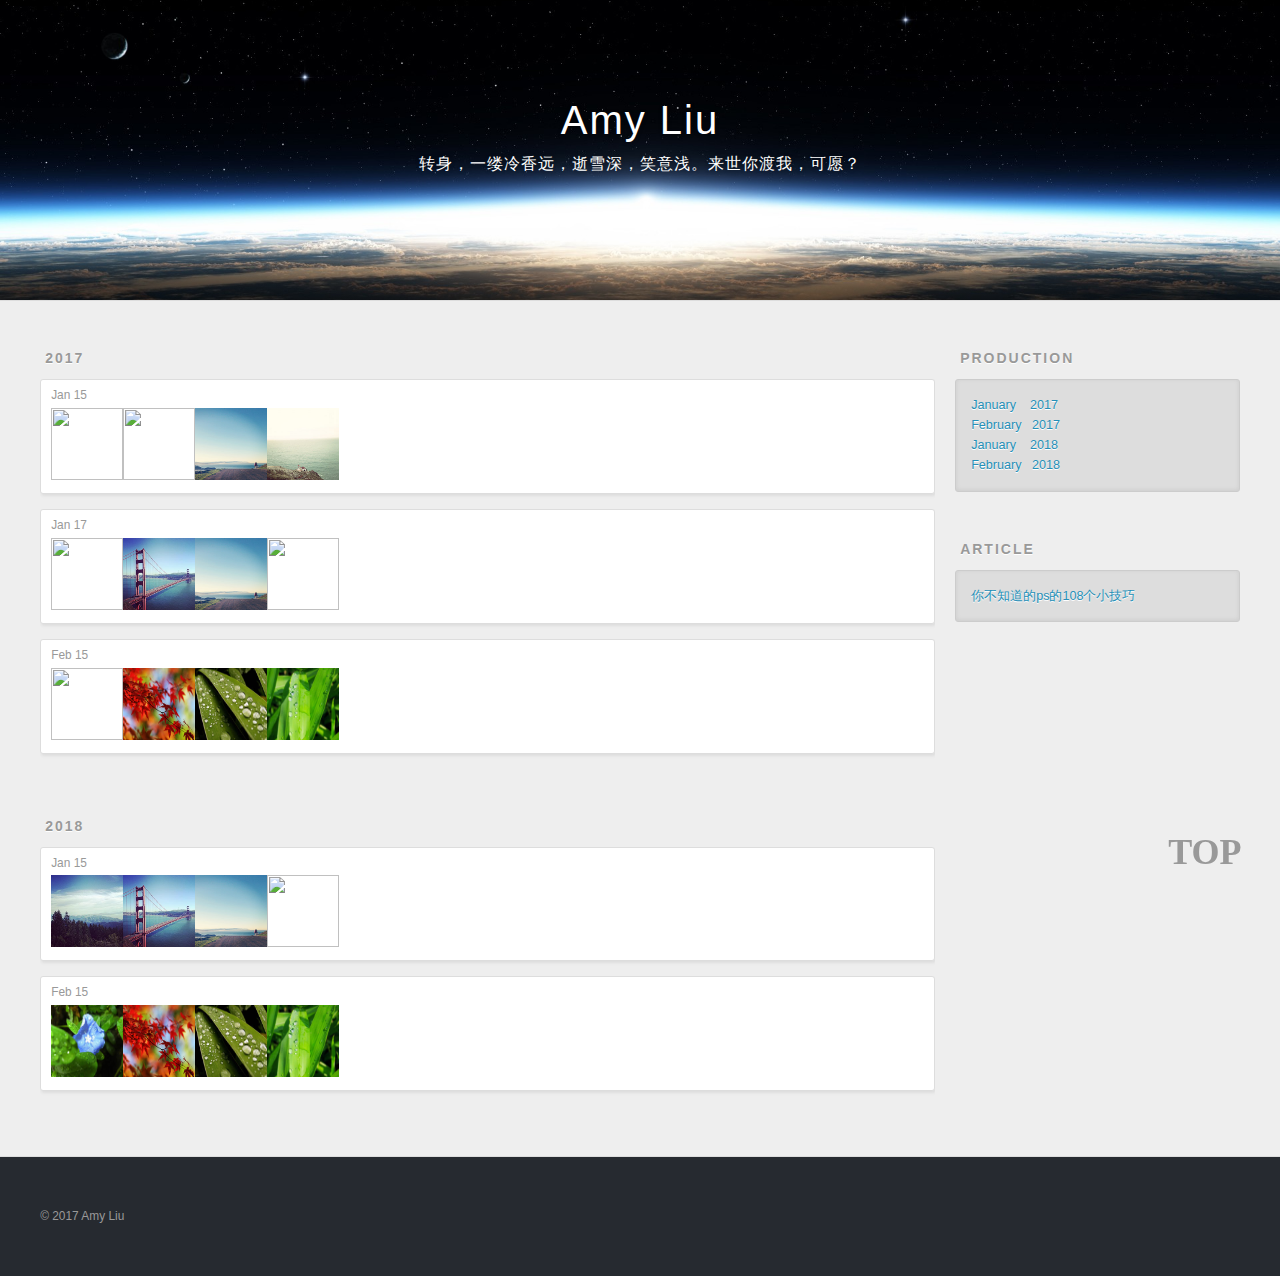
==== commit b819f963: "Update index.html" ====
--- a/index.html
+++ b/index.html
@@ -73,7 +73,7 @@
 
 				<div class='outer'>
 					<div id='footer-info' class='inner'>
-						&copy; Amy Liu 2017<br>
+						&copy; 2017 Amy Liu<br>
 					</div>
 				</div>
 			</footer>
--- a/css/style.css
+++ b/css/style.css
@@ -1,1374 +1,1463 @@
 body {
-  width: 100%;
-}
-body:before,
+	width: 100%;
+}
+
+body:before, body:after {
+	content: "";
+	display: table;
+}
+
 body:after {
-  content: "";
-  display: table;
-}
-body:after {
-  clear: both;
-}
-html,
-body,
-div,
-span,
-applet,
-object,
-iframe,
-h1,
-h2,
-h3,
-h4,
-h5,
-h6,
-p,
-blockquote,
-pre,
-a,
-abbr,
-acronym,
-address,
-big,
-cite,
-code,
-del,
-dfn,
-em,
-img,
-ins,
-kbd,
-q,
-s,
-samp,
-small,
-strike,
-strong,
-sub,
-sup,
-tt,
-var,
-dl,
-dt,
-dd,
-ol,
-ul,
-li,
-fieldset,
-form,
-label,
-legend,
-table,
-caption,
-tbody,
-tfoot,
-thead,
-tr,
-th,
-td {
-  margin: 0;
-  padding: 0;
-  border: 0;
-  outline: 0;
-  font-weight: inherit;
-  font-style: inherit;
-  font-family: inherit;
-  font-size: 100%;
-  vertical-align: baseline;
-}
+	clear: both;
+}
+
+html, body, div, span, applet, object, iframe, h1, h2, h3, h4, h5, h6, p,
+	blockquote, pre, a, abbr, acronym, address, big, cite, code, del, dfn,
+	em, img, ins, kbd, q, s, samp, small, strike, strong, sub, sup, tt, var,
+	dl, dt, dd, ol, ul, li, fieldset, form, label, legend, table, caption,
+	tbody, tfoot, thead, tr, th, td {
+	margin: 0;
+	padding: 0;
+	border: 0;
+	outline: 0;
+	font-weight: inherit;
+	font-style: inherit;
+	font-family: inherit;
+	font-size: 100%;
+	vertical-align: baseline;
+}
+
 body {
-  line-height: 1;
-  color: #000;
-  background: #fff;
-}
-ol,
-ul {
-  list-style: none;
-}
+	line-height: 1;
+	color: #000;
+	background: #fff;
+}
+
+ol, ul {
+	list-style: none;
+}
+
 table {
-  border-collapse: separate;
-  border-spacing: 0;
-  vertical-align: middle;
-}
-caption,
-th,
-td {
-  text-align: left;
-  font-weight: normal;
-  vertical-align: middle;
-}
+	border-collapse: separate;
+	border-spacing: 0;
+	vertical-align: middle;
+}
+
+caption, th, td {
+	text-align: left;
+	font-weight: normal;
+	vertical-align: middle;
+}
+
 a img {
-  border: none;
-}
-input,
-button {
-  margin: 0;
-  padding: 0;
-}
-input::-moz-focus-inner,
-button::-moz-focus-inner {
-  border: 0;
-  padding: 0;
-}
+	border: none;
+}
+
+input, button {
+	margin: 0;
+	padding: 0;
+}
+
+input::-moz-focus-inner, button::-moz-focus-inner {
+	border: 0;
+	padding: 0;
+}
+
 @font-face {
-  font-family: FontAwesome;
-  font-style: normal;
-  font-weight: normal;
-  src: url("fonts/fontawesome-webfont.eot?v=#4.0.3");
-  src: url("fonts/fontawesome-webfont.eot?#iefix&v=#4.0.3") format("embedded-opentype"), url("fonts/fontawesome-webfont.woff?v=#4.0.3") format("woff"), url("fonts/fontawesome-webfont.ttf?v=#4.0.3") format("truetype"), url("fonts/fontawesome-webfont.svg#fontawesomeregular?v=#4.0.3") format("svg");
-}
-html,
-body,
+	font-family: FontAwesome;
+	font-style: normal;
+	font-weight: normal;
+	src: url("fonts/fontawesome-webfont.eot?v=#4.0.3");
+	src: url("fonts/fontawesome-webfont.eot?#iefix&v=#4.0.3")
+		format("embedded-opentype"),
+		url("fonts/fontawesome-webfont.woff?v=#4.0.3") format("woff"),
+		url("fonts/fontawesome-webfont.ttf?v=#4.0.3") format("truetype"),
+		url("fonts/fontawesome-webfont.svg#fontawesomeregular?v=#4.0.3")
+		format("svg");
+}
+
+html, body, #container {
+	height: 100%;
+}
+
+body {
+	background: #eee;
+	font: 14px "Helvetica Neue", Helvetica, Arial, sans-serif;
+	-webkit-text-size-adjust: 100%;
+}
+
+.outer {
+	max-width: 1220px;
+	margin: 0 auto;
+	padding: 0 20px;
+}
+
+.outer:before, .outer:after {
+	content: "";
+	display: table;
+}
+
+.outer:after {
+	clear: both;
+}
+
+.inner {
+	display: inline;
+	float: left;
+	width: 98.33333333333333%;
+	margin: 0 0.833333333333333%;
+}
+
+.left, .alignleft {
+	float: left;
+}
+
+.right, .alignright {
+	float: right;
+}
+
+.clear {
+	clear: both;
+}
+
 #container {
-  height: 100%;
-}
-body {
-  background: #eee;
-  font: 14px "Helvetica Neue", Helvetica, Arial, sans-serif;
-  -webkit-text-size-adjust: 100%;
-}
-.outer {
-  max-width: 1220px;
-  margin: 0 auto;
-  padding: 0 20px;
-}
-.outer:before,
-.outer:after {
-  content: "";
-  display: table;
-}
-.outer:after {
-  clear: both;
-}
-.inner {
-  display: inline;
-  float: left;
-  width: 98.33333333333333%;
-  margin: 0 0.833333333333333%;
-}
-.left,
-.alignleft {
-  float: left;
-}
-.right,
-.alignright {
-  float: right;
-}
-.clear {
-  clear: both;
-}
-#container {
-  position: relative;
-}
+	position: relative;
+}
+
 .mobile-nav-on {
-  overflow: hidden;
-}
+	overflow: hidden;
+}
+
 #wrap {
-  height: 100%;
-  width: 100%;
-  position: absolute;
-  top: 0;
-  left: 0;
-  -webkit-transition: 0.2s ease-out;
-  -moz-transition: 0.2s ease-out;
-  -ms-transition: 0.2s ease-out;
-  transition: 0.2s ease-out;
-  z-index: 1;
-  background: #eee;
-}
+	height: 100%;
+	width: 100%;
+	position: absolute;
+	top: 0;
+	left: 0;
+	-webkit-transition: 0.2s ease-out;
+	-moz-transition: 0.2s ease-out;
+	-ms-transition: 0.2s ease-out;
+	transition: 0.2s ease-out;
+	z-index: 1;
+	background: #eee;
+}
+
 .mobile-nav-on #wrap {
-  left: 280px;
-}
+	left: 280px;
+}
+
 @media screen and (min-width: 768px) {
-  #main {
-    display: inline;
-    float: left;
-    width: 73.33333333333333%;
-    margin: 0 0.833333333333333%;
-  }
-}
-.article-date,
-.article-category-link,
-.archive-year,
-.widget-title {
-  text-decoration: none;
-  text-transform: uppercase;
-  letter-spacing: 2px;
-  color: #999;
-  margin-bottom: 1em;
-  margin-left: 5px;
-  line-height: 1em;
-  text-shadow: 0 1px #fff;
-  font-weight: bold;
-}
-.article-inner,
+	#main {
+		display: inline;
+		float: left;
+		width: 73.33333333333333%;
+		margin: 0 0.833333333333333%;
+	}
+}
+
+.article-date, .article-category-link, .archive-year, .widget-title {
+	text-decoration: none;
+	text-transform: uppercase;
+	letter-spacing: 2px;
+	color: #999;
+	margin-bottom: 1em;
+	margin-left: 5px;
+	line-height: 1em;
+	text-shadow: 0 1px #fff;
+	font-weight: bold;
+}
+
+.article-inner, .archive-article-inner {
+	background: #fff;
+	-webkit-box-shadow: 1px 2px 3px #ddd;
+	box-shadow: 1px 2px 3px #ddd;
+	border: 1px solid #ddd;
+	border-radius: 3px;
+}
+
+.article-entry h1, .widget h1 {
+	font-size: 2em;
+}
+
+.article-entry h2, .widget h2 {
+	font-size: 1.5em;
+}
+
+.article-entry h3, .widget h3 {
+	font-size: 1.3em;
+}
+
+.article-entry h4, .widget h4 {
+	font-size: 1.2em;
+}
+
+.article-entry h5, .widget h5 {
+	font-size: 1em;
+}
+
+.article-entry h6, .widget h6 {
+	font-size: 1em;
+	color: #999;
+}
+
+.article-entry hr, .widget hr {
+	border: 1px dashed #ddd;
+}
+
+.article-entry strong, .widget strong {
+	font-weight: bold;
+}
+
+.article-entry em, .widget em, .article-entry cite, .widget cite {
+	font-style: italic;
+}
+
+.article-entry sup, .widget sup, .article-entry sub, .widget sub {
+	font-size: 0.75em;
+	line-height: 0;
+	position: relative;
+	vertical-align: baseline;
+}
+
+.article-entry sup, .widget sup {
+	top: -0.5em;
+}
+
+.article-entry sub, .widget sub {
+	bottom: -0.2em;
+}
+
+.article-entry small, .widget small {
+	font-size: 0.85em;
+}
+
+.article-entry acronym, .widget acronym, .article-entry abbr, .widget abbr
+	{
+	border-bottom: 1px dotted;
+}
+
+.article-entry ul, .widget ul, .article-entry ol, .widget ol,
+	.article-entry dl, .widget dl {
+	margin: 0 20px;
+	line-height: 1.6em;
+}
+
+.article-entry ul ul, .widget ul ul, .article-entry ol ul, .widget ol ul,
+	.article-entry ul ol, .widget ul ol, .article-entry ol ol, .widget ol ol
+	{
+	margin-top: 0;
+	margin-bottom: 0;
+}
+
+.article-entry ul, .widget ul {
+	list-style: disc;
+}
+
+.article-entry ol, .widget ol {
+	list-style: decimal;
+}
+
+.article-entry dt, .widget dt {
+	font-weight: bold;
+}
+
+#header {
+	height: 300px;
+	position: relative;
+	border-bottom: 1px solid #ddd;
+}
+
+#header:before, #header:after {
+	content: "";
+	position: absolute;
+	left: 0;
+	right: 0;
+	height: 40px;
+}
+
+#header:before {
+	top: 0;
+	background: -webkit-linear-gradient(rgba(0, 0, 0, 0.2), transparent);
+	background: -moz-linear-gradient(rgba(0, 0, 0, 0.2), transparent);
+	background: -ms-linear-gradient(rgba(0, 0, 0, 0.2), transparent);
+	background: linear-gradient(rgba(0, 0, 0, 0.2), transparent);
+}
+
+#header:after {
+	bottom: 0;
+	background: -webkit-linear-gradient(transparent, rgba(0, 0, 0, 0.2));
+	background: -moz-linear-gradient(transparent, rgba(0, 0, 0, 0.2));
+	background: -ms-linear-gradient(transparent, rgba(0, 0, 0, 0.2));
+	background: linear-gradient(transparent, rgba(0, 0, 0, 0.2));
+}
+
+#header-outer {
+	height: 80%;
+	position: relative;
+}
+
+#header-inner {
+	position: relative;
+	overflow: hidden;
+}
+
+#banner {
+	position: absolute;
+	top: 0;
+	left: 0;
+	width: 100%;
+	height: 100%;
+	background: url("images/banner.jpg") center #000;
+	-webkit-background-size: cover;
+	-moz-background-size: cover;
+	background-size: cover;
+	z-index: -1;
+}
+
+#header-title {
+	text-align: center;
+	height: 40px;
+	position: absolute;
+	top: 50%;
+	left: 0;
+	margin-top: -20px;
+}
+
+#logo, #subtitle {
+	text-decoration: none;
+	color: #fff;
+	font-weight: 300;
+	text-shadow: 0 1px 4px rgba(0, 0, 0, 0.3);
+}
+
+#logo {
+	font-size: 40px;
+	line-height: 40px;
+	letter-spacing: 2px;
+}
+
+#subtitle {
+	font-size: 16px;
+	line-height: 16px;
+	letter-spacing: 1px;
+}
+
+#subtitle-wrap {
+	margin-top: 16px;
+}
+
+#main-nav {
+	float: left;
+	margin-left: -15px;
+}
+
+.nav-icon, .main-nav-link {
+	float: left;
+	color: #fff;
+	opacity: 0.6;
+	text-decoration: none;
+	text-shadow: 0 1px rgba(0, 0, 0, 0.2);
+	-webkit-transition: opacity 0.2s;
+	-moz-transition: opacity 0.2s;
+	-ms-transition: opacity 0.2s;
+	transition: opacity 0.2s;
+	display: block;
+	padding: 20px 15px;
+}
+
+.nav-icon:hover, .main-nav-link:hover {
+	opacity: 1;
+}
+
+.nav-icon {
+	font-family: FontAwesome;
+	text-align: center;
+	font-size: 14px;
+	width: 14px;
+	height: 14px;
+	padding: 20px 15px;
+	position: relative;
+	cursor: pointer;
+}
+
+.main-nav-link {
+	font-weight: 300;
+	letter-spacing: 1px;
+}
+
+@media screen and (max-width: 479px) {
+	.main-nav-link {
+		display: none;
+	}
+}
+
+#main-nav-toggle {
+	display: none;
+}
+
+#main-nav-toggle:before {
+	content: "\f0c9";
+}
+
+@media screen and (max-width: 479px) {
+	#main-nav-toggle {
+		display: block;
+	}
+}
+
+#sub-nav {
+	float: right;
+	margin-right: -15px;
+}
+
+#nav-rss-link:before {
+	content: "\f09e";
+}
+
+#nav-search-btn:before {
+	content: "\f002";
+}
+
+#search-form-wrap {
+	position: absolute;
+	top: 15px;
+	width: 150px;
+	height: 30px;
+	right: -150px;
+	opacity: 0;
+	-webkit-transition: 0.2s ease-out;
+	-moz-transition: 0.2s ease-out;
+	-ms-transition: 0.2s ease-out;
+	transition: 0.2s ease-out;
+}
+
+#search-form-wrap.on {
+	opacity: 1;
+	right: 0;
+}
+
+@media screen and (max-width: 479px) {
+	#search-form-wrap {
+		width: 100%;
+		right: -100%;
+	}
+}
+
+.search-form {
+	position: absolute;
+	top: 0;
+	left: 0;
+	right: 0;
+	background: #fff;
+	padding: 5px 15px;
+	border-radius: 15px;
+	-webkit-box-shadow: 0 0 10px rgba(0, 0, 0, 0.3);
+	box-shadow: 0 0 10px rgba(0, 0, 0, 0.3);
+}
+
+.search-form-input {
+	border: none;
+	background: none;
+	color: #555;
+	width: 100%;
+	font: 13px "Helvetica Neue", Helvetica, Arial, sans-serif;
+	outline: none;
+}
+
+.search-form-input::-webkit-search-results-decoration,
+	.search-form-input::-webkit-search-cancel-button {
+	-webkit-appearance: none;
+}
+
+.search-form-submit {
+	position: absolute;
+	top: 50%;
+	right: 10px;
+	margin-top: -7px;
+	font: 13px FontAwesome;
+	border: none;
+	background: none;
+	color: #bbb;
+	cursor: pointer;
+}
+
+.search-form-submit:hover, .search-form-submit:focus {
+	color: #777;
+}
+
+.article {
+	margin: 50px 0;
+}
+
+.article-inner {
+	overflow: hidden;
+}
+
+.article-meta:before, .article-meta:after {
+	content: "";
+	display: table;
+}
+
+.article-meta:after {
+	clear: both;
+}
+
+.article-date {
+	float: left;
+}
+
+.article-category {
+	float: left;
+	line-height: 1em;
+	color: #ccc;
+	text-shadow: 0 1px #fff;
+	margin-left: 8px;
+}
+
+.article-category:before {
+	content: "\2022";
+}
+
+.article-category-link {
+	margin: 0 12px 1em;
+}
+
+.article-header {
+	padding: 20px 20px 0;
+}
+
+.article-title {
+	text-decoration: none;
+	font-size: 2em;
+	font-weight: bold;
+	color: #555;
+	line-height: 1.1em;
+	-webkit-transition: color 0.2s;
+	-moz-transition: color 0.2s;
+	-ms-transition: color 0.2s;
+	transition: color 0.2s;
+}
+
+a.article-title:hover {
+	color: #258fb8;
+}
+
+.article-entry {
+	color: #555;
+	padding: 0 20px;
+}
+
+.article-entry:before, .article-entry:after {
+	content: "";
+	display: table;
+}
+
+.article-entry:after {
+	clear: both;
+}
+
+.article-entry p, .article-entry table {
+	line-height: 1.6em;
+	margin: 1.6em 0;
+}
+
+.article-entry h1, .article-entry h2, .article-entry h3, .article-entry h4,
+	.article-entry h5, .article-entry h6 {
+	font-weight: bold;
+}
+
+.article-entry h1, .article-entry h2, .article-entry h3, .article-entry h4,
+	.article-entry h5, .article-entry h6 {
+	line-height: 1.1em;
+	margin: 1.1em 0;
+}
+
+.article-entry a {
+	color: #258fb8;
+	text-decoration: none;
+}
+
+.article-entry a:hover {
+	text-decoration: underline;
+}
+
+.article-entry ul, .article-entry ol, .article-entry dl {
+	margin-top: 1.6em;
+	margin-bottom: 1.6em;
+}
+
+.article-entry img, .article-entry video {
+	max-width: 100%;
+	height: auto;
+	display: block;
+	margin: auto;
+}
+
+.article-entry iframe {
+	border: none;
+}
+
+.article-entry table {
+	width: 100%;
+	border-collapse: collapse;
+	border-spacing: 0;
+}
+
+.article-entry th {
+	font-weight: bold;
+	border-bottom: 3px solid #ddd;
+	padding-bottom: 0.5em;
+}
+
+.article-entry td {
+	border-bottom: 1px solid #ddd;
+	padding: 10px 0;
+}
+
+.article-entry blockquote {
+	font-family: Georgia, "Times New Roman", serif;
+	font-size: 1.4em;
+	margin: 1.6em 20px;
+	text-align: center;
+}
+
+.article-entry blockquote footer {
+	font-size: 14px;
+	margin: 1.6em 0;
+	font-family: "Helvetica Neue", Helvetica, Arial, sans-serif;
+}
+
+.article-entry blockquote footer cite:before {
+	content: "閳ワ拷";
+	padding: 0 0.5em;
+}
+
+.article-entry .pullquote {
+	text-align: left;
+	width: 45%;
+	margin: 0;
+}
+
+.article-entry .pullquote.left {
+	margin-left: 0.5em;
+	margin-right: 1em;
+}
+
+.article-entry .pullquote.right {
+	margin-right: 0.5em;
+	margin-left: 1em;
+}
+
+.article-entry .caption {
+	color: #999;
+	display: block;
+	font-size: 0.9em;
+	margin-top: 0.5em;
+	position: relative;
+	text-align: center;
+}
+
+.article-entry .video-container {
+	position: relative;
+	padding-top: 56.25%;
+	height: 0;
+	overflow: hidden;
+}
+
+.article-entry .video-container iframe, .article-entry .video-container object,
+	.article-entry .video-container embed {
+	position: absolute;
+	top: 0;
+	left: 0;
+	width: 100%;
+	height: 100%;
+	margin-top: 0;
+}
+
+.article-more-link a {
+	display: inline-block;
+	line-height: 1em;
+	padding: 6px 15px;
+	border-radius: 15px;
+	background: #eee;
+	color: #999;
+	text-shadow: 0 1px #fff;
+	text-decoration: none;
+}
+
+.article-more-link a:hover {
+	background: #258fb8;
+	color: #fff;
+	text-decoration: none;
+	text-shadow: 0 1px #1e7293;
+}
+
+.article-footer {
+	font-size: 0.85em;
+	line-height: 1.6em;
+	border-top: 1px solid #ddd;
+	padding-top: 1.6em;
+	margin: 0 20px 20px;
+}
+
+.article-footer:before, .article-footer:after {
+	content: "";
+	display: table;
+}
+
+.article-footer:after {
+	clear: both;
+}
+
+.article-footer a {
+	color: #999;
+	text-decoration: none;
+}
+
+.article-footer a:hover {
+	color: #555;
+}
+
+.article-tag-list-item {
+	float: left;
+	margin-right: 10px;
+}
+
+.article-tag-list-link:before {
+	content: "#";
+}
+
+.article-comment-link {
+	float: right;
+}
+
+.article-comment-link:before {
+	content: "\f075";
+	font-family: FontAwesome;
+	padding-right: 8px;
+}
+
+.article-share-link {
+	cursor: pointer;
+	float: right;
+	margin-left: 20px;
+}
+
+.article-share-link:before {
+	content: "\f064";
+	font-family: FontAwesome;
+	padding-right: 6px;
+}
+
+#article-nav {
+	position: relative;
+}
+
+#article-nav:before, #article-nav:after {
+	content: "";
+	display: table;
+}
+
+#article-nav:after {
+	clear: both;
+}
+
+@media screen and (min-width: 768px) {
+	#article-nav {
+		margin: 50px 0;
+	}
+	#article-nav:before {
+		width: 8px;
+		height: 8px;
+		position: absolute;
+		top: 50%;
+		left: 50%;
+		margin-top: -4px;
+		margin-left: -4px;
+		content: "";
+		border-radius: 50%;
+		background: #ddd;
+		-webkit-box-shadow: 0 1px 2px #fff;
+		box-shadow: 0 1px 2px #fff;
+	}
+}
+
+.article-nav-link-wrap {
+	text-decoration: none;
+	text-shadow: 0 1px #fff;
+	color: #999;
+	-webkit-box-sizing: border-box;
+	-moz-box-sizing: border-box;
+	box-sizing: border-box;
+	margin-top: 50px;
+	text-align: center;
+	display: block;
+}
+
+.article-nav-link-wrap:hover {
+	color: #555;
+}
+
+@media screen and (min-width: 768px) {
+	.article-nav-link-wrap {
+		width: 50%;
+		margin-top: 0;
+	}
+}
+
+@media screen and (min-width: 768px) {
+	#article-nav-newer {
+		float: left;
+		text-align: right;
+		padding-right: 20px;
+	}
+}
+
+@media screen and (min-width: 768px) {
+	#article-nav-older {
+		float: right;
+		text-align: left;
+		padding-left: 20px;
+	}
+}
+
+.article-nav-caption {
+	text-transform: uppercase;
+	letter-spacing: 2px;
+	color: #ddd;
+	line-height: 1em;
+	font-weight: bold;
+}
+
+#article-nav-newer .article-nav-caption {
+	margin-right: -2px;
+}
+
+.article-nav-title {
+	font-size: 0.85em;
+	line-height: 1.6em;
+	margin-top: 0.5em;
+}
+
+.article-share-box {
+	position: absolute;
+	display: none;
+	background: #fff;
+	-webkit-box-shadow: 1px 2px 10px rgba(0, 0, 0, 0.2);
+	box-shadow: 1px 2px 10px rgba(0, 0, 0, 0.2);
+	border-radius: 3px;
+	margin-left: -145px;
+	overflow: hidden;
+	z-index: 1;
+}
+
+.article-share-box.on {
+	display: block;
+}
+
+.article-share-input {
+	width: 100%;
+	background: none;
+	-webkit-box-sizing: border-box;
+	-moz-box-sizing: border-box;
+	box-sizing: border-box;
+	font: 14px "Helvetica Neue", Helvetica, Arial, sans-serif;
+	padding: 0 15px;
+	color: #555;
+	outline: none;
+	border: 1px solid #ddd;
+	border-radius: 3px 3px 0 0;
+	height: 36px;
+	line-height: 36px;
+}
+
+.article-share-links {
+	background: #eee;
+}
+
+.article-share-links:before, .article-share-links:after {
+	content: "";
+	display: table;
+}
+
+.article-share-links:after {
+	clear: both;
+}
+
+.article-share-twitter, .article-share-facebook,
+	.article-share-pinterest, .article-share-google {
+	width: 50px;
+	height: 36px;
+	display: block;
+	float: left;
+	position: relative;
+	color: #999;
+	text-shadow: 0 1px #fff;
+}
+
+.article-share-twitter:before, .article-share-facebook:before,
+	.article-share-pinterest:before, .article-share-google:before {
+	font-size: 20px;
+	font-family: FontAwesome;
+	width: 20px;
+	height: 20px;
+	position: absolute;
+	top: 50%;
+	left: 50%;
+	margin-top: -10px;
+	margin-left: -10px;
+	text-align: center;
+}
+
+.article-share-twitter:hover, .article-share-facebook:hover,
+	.article-share-pinterest:hover, .article-share-google:hover {
+	color: #fff;
+}
+
+.article-share-twitter:before {
+	content: "\f099";
+}
+
+.article-share-twitter:hover {
+	background: #00aced;
+	text-shadow: 0 1px #008abe;
+}
+
+.article-share-facebook:before {
+	content: "\f09a";
+}
+
+.article-share-facebook:hover {
+	background: #3b5998;
+	text-shadow: 0 1px #2f477a;
+}
+
+.article-share-pinterest:before {
+	content: "\f0d2";
+}
+
+.article-share-pinterest:hover {
+	background: #cb2027;
+	text-shadow: 0 1px #a21a1f;
+}
+
+.article-share-google:before {
+	content: "\f0d5";
+}
+
+.article-share-google:hover {
+	background: #dd4b39;
+	text-shadow: 0 1px #be3221;
+}
+
+.article-gallery {
+	background: #000;
+	position: relative;
+}
+
+.article-gallery-photos {
+	position: relative;
+	overflow: hidden;
+}
+
+.article-gallery-img {
+	display: none;
+	max-width: 100%;
+}
+
+.article-gallery-img:first-child {
+	display: block;
+}
+
+.article-gallery-img.loaded {
+	position: absolute;
+	display: block;
+}
+
+.article-gallery-img img {
+	display: block;
+	max-width: 100%;
+	margin: 0 auto;
+}
+
+#comments {
+	background: #fff;
+	-webkit-box-shadow: 1px 2px 3px #ddd;
+	box-shadow: 1px 2px 3px #ddd;
+	padding: 20px;
+	border: 1px solid #ddd;
+	border-radius: 3px;
+	margin: 50px 0;
+}
+
+#comments a {
+	color: #258fb8;
+}
+
+.archives-wrap {
+	margin: 50px 0;
+}
+
+.archives:before, .archives:after {
+	content: "";
+	display: table;
+}
+
+.archives:after {
+	clear: both;
+}
+
+.archive-year-wrap {
+	margin-bottom: 1em;
+}
+
+.archives {
+	-webkit-column-gap: 10px;
+	-moz-column-gap: 10px;
+	column-gap: 10px;
+}
+
+@media screen and (min-width: 480px) and (max-width: 767px) {
+	.archives {
+		-webkit-column-count: 0;
+		-moz-column-count: 0;
+		column-count: 0;
+	}
+}
+
+@media screen and (min-width: 768px) {
+	.archives {
+		-webkit-column-count: 0;
+		-moz-column-count: 0;
+		column-count: 0;
+	}
+}
+
+.archive-article {
+	-webkit-column-break-inside: avoid;
+	page-break-inside: avoid;
+	overflow: hidden;
+	break-inside: avoid-column;
+}
+
 .archive-article-inner {
-  background: #fff;
-  -webkit-box-shadow: 1px 2px 3px #ddd;
-  box-shadow: 1px 2px 3px #ddd;
-  border: 1px solid #ddd;
-  border-radius: 3px;
-}
-.article-entry h1,
-.widget h1 {
-  font-size: 2em;
-}
-.article-entry h2,
-.widget h2 {
-  font-size: 1.5em;
-}
-.article-entry h3,
-.widget h3 {
-  font-size: 1.3em;
-}
-.article-entry h4,
-.widget h4 {
-  font-size: 1.2em;
-}
-.article-entry h5,
-.widget h5 {
-  font-size: 1em;
-}
-.article-entry h6,
-.widget h6 {
-  font-size: 1em;
-  color: #999;
-}
-.article-entry hr,
-.widget hr {
-  border: 1px dashed #ddd;
-}
-.article-entry strong,
-.widget strong {
-  font-weight: bold;
-}
-.article-entry em,
-.widget em,
-.article-entry cite,
-.widget cite {
-  font-style: italic;
-}
-.article-entry sup,
-.widget sup,
-.article-entry sub,
-.widget sub {
-  font-size: 0.75em;
-  line-height: 0;
-  position: relative;
-  vertical-align: baseline;
-}
-.article-entry sup,
-.widget sup {
-  top: -0.5em;
-}
-.article-entry sub,
-.widget sub {
-  bottom: -0.2em;
-}
-.article-entry small,
-.widget small {
-  font-size: 0.85em;
-}
-.article-entry acronym,
-.widget acronym,
-.article-entry abbr,
-.widget abbr {
-  border-bottom: 1px dotted;
-}
-.article-entry ul,
-.widget ul,
-.article-entry ol,
-.widget ol,
-.article-entry dl,
-.widget dl {
-  margin: 0 20px;
-  line-height: 1.6em;
-}
-.article-entry ul ul,
-.widget ul ul,
-.article-entry ol ul,
-.widget ol ul,
-.article-entry ul ol,
-.widget ul ol,
-.article-entry ol ol,
-.widget ol ol {
-  margin-top: 0;
-  margin-bottom: 0;
-}
-.article-entry ul,
-.widget ul {
-  list-style: disc;
-}
-.article-entry ol,
-.widget ol {
-  list-style: decimal;
-}
-.article-entry dt,
-.widget dt {
-  font-weight: bold;
-}
-#header {
-  height: 300px;
-  position: relative;
-  border-bottom: 1px solid #ddd;
-}
-#header:before,
-#header:after {
-  content: "";
-  position: absolute;
-  left: 0;
-  right: 0;
-  height: 40px;
-}
-#header:before {
-  top: 0;
-  background: -webkit-linear-gradient(rgba(0,0,0,0.2), transparent);
-  background: -moz-linear-gradient(rgba(0,0,0,0.2), transparent);
-  background: -ms-linear-gradient(rgba(0,0,0,0.2), transparent);
-  background: linear-gradient(rgba(0,0,0,0.2), transparent);
-}
-#header:after {
-  bottom: 0;
-  background: -webkit-linear-gradient(transparent, rgba(0,0,0,0.2));
-  background: -moz-linear-gradient(transparent, rgba(0,0,0,0.2));
-  background: -ms-linear-gradient(transparent, rgba(0,0,0,0.2));
-  background: linear-gradient(transparent, rgba(0,0,0,0.2));
-}
-#header-outer {
-  height: 100%;
-  position: relative;
-}
-#header-inner {
-  position: relative;
-  overflow: hidden;
-}
-#banner {
-  position: absolute;
-  top: 0;
-  left: 0;
-  width: 100%;
-  height: 100%;
-  background: url("images/banner.jpg") center #000;
-  -webkit-background-size: cover;
-  -moz-background-size: cover;
-  background-size: cover;
-  z-index: -1;
-}
-#header-title {
-  text-align: center;
-  height: 40px;
-  position: absolute;
-  top: 50%;
-  left: 0;
-  margin-top: -20px;
-}
-#logo,
-#subtitle {
-  text-decoration: none;
-  color: #fff;
-  font-weight: 300;
-  text-shadow: 0 1px 4px rgba(0,0,0,0.3);
-}
-#logo {
-  font-size: 40px;
-  line-height: 40px;
-  letter-spacing: 2px;
-}
-#subtitle {
-  font-size: 16px;
-  line-height: 16px;
-  letter-spacing: 1px;
-}
-#subtitle-wrap {
-  margin-top: 16px;
-}
-#main-nav {
-  float: left;
-  margin-left: -15px;
-}
-.nav-icon,
-.main-nav-link {
-  float: left;
-  color: #fff;
-  opacity: 0.6;
-  text-decoration: none;
-  text-shadow: 0 1px rgba(0,0,0,0.2);
-  -webkit-transition: opacity 0.2s;
-  -moz-transition: opacity 0.2s;
-  -ms-transition: opacity 0.2s;
-  transition: opacity 0.2s;
-  display: block;
-  padding: 20px 15px;
-}
-.nav-icon:hover,
-.main-nav-link:hover {
-  opacity: 1;
-}
-.nav-icon {
-  font-family: FontAwesome;
-  text-align: center;
-  font-size: 14px;
-  width: 14px;
-  height: 14px;
-  padding: 20px 15px;
-  position: relative;
-  cursor: pointer;
-}
-.main-nav-link {
-  font-weight: 300;
-  letter-spacing: 1px;
-}
+	padding: 10px;
+	margin-bottom: 15px;
+}
+
+.archive-article-title {
+	text-decoration: none;
+	font-weight: bold;
+	color: #555;
+	-webkit-transition: color 0.2s;
+	-moz-transition: color 0.2s;
+	-ms-transition: color 0.2s;
+	transition: color 0.2s;
+	line-height: 1.6em;
+}
+
+.archive-article-title:hover {
+	color: #258fb8;
+}
+
+.archive-article-footer {
+	margin-top: 1em;
+}
+
+.archive-article-date {
+	color: #999;
+	text-decoration: none;
+	font-size: 0.85em;
+	line-height: 1em;
+	margin-bottom: 0.5em;
+	display: block;
+}
+
+#page-nav {
+	margin: 50px auto;
+	background: #fff;
+	-webkit-box-shadow: 1px 2px 3px #ddd;
+	box-shadow: 1px 2px 3px #ddd;
+	border: 1px solid #ddd;
+	border-radius: 3px;
+	text-align: center;
+	color: #999;
+	overflow: hidden;
+}
+
+#page-nav:before, #page-nav:after {
+	content: "";
+	display: table;
+}
+
+#page-nav:after {
+	clear: both;
+}
+
+#page-nav a, #page-nav span {
+	padding: 10px 20px;
+	line-height: 1;
+	height: 2ex;
+}
+
+#page-nav a {
+	color: #999;
+	text-decoration: none;
+}
+
+#page-nav a:hover {
+	background: #999;
+	color: #fff;
+}
+
+#page-nav .prev {
+	float: left;
+}
+
+#page-nav .next {
+	float: right;
+}
+
+#page-nav .page-number {
+	display: inline-block;
+}
+
 @media screen and (max-width: 479px) {
-  .main-nav-link {
-    display: none;
-  }
-}
-#main-nav-toggle {
-  display: none;
-}
-#main-nav-toggle:before {
-  content: "\f0c9";
-}
+	#page-nav .page-number {
+		display: none;
+	}
+}
+
+#page-nav .current {
+	color: #555;
+	font-weight: bold;
+}
+
+#page-nav .space {
+	color: #ddd;
+}
+
+#footer {
+	background: #262a30;
+	padding: 50px 0;
+	border-top: 1px solid #ddd;
+	color: #999;
+}
+
+#footer a {
+	color: #258fb8;
+	text-decoration: none;
+}
+
+#footer a:hover {
+	text-decoration: underline;
+}
+
+#footer-info {
+	line-height: 1.6em;
+	font-size: 0.85em;
+}
+
+.article-entry pre, .article-entry .highlight {
+	background: #2d2d2d;
+	margin: 0 -20px;
+	padding: 15px 20px;
+	border-style: solid;
+	border-color: #ddd;
+	border-width: 1px 0;
+	overflow: auto;
+	color: #ccc;
+	line-height: 22.400000000000002px;
+}
+
+.article-entry .highlight .gutter pre, .article-entry .gist .gist-file .gist-data .line-numbers
+	{
+	color: #666;
+	font-size: 0.85em;
+}
+
+.article-entry pre, .article-entry code {
+	font-family: "Source Code Pro", Consolas, Monaco, Menlo, Consolas,
+		monospace;
+}
+
+.article-entry code {
+	background: #eee;
+	text-shadow: 0 1px #fff;
+	padding: 0 0.3em;
+}
+
+.article-entry pre code {
+	background: none;
+	text-shadow: none;
+	padding: 0;
+}
+
+.article-entry .highlight pre {
+	border: none;
+	margin: 0;
+	padding: 0;
+}
+
+.article-entry .highlight table {
+	margin: 0;
+	width: auto;
+}
+
+.article-entry .highlight td {
+	border: none;
+	padding: 0;
+}
+
+.article-entry .highlight figcaption {
+	font-size: 0.85em;
+	color: #999;
+	line-height: 1em;
+	margin-bottom: 1em;
+}
+
+.article-entry .highlight figcaption:before, .article-entry .highlight figcaption:after
+	{
+	content: "";
+	display: table;
+}
+
+.article-entry .highlight figcaption:after {
+	clear: both;
+}
+
+.article-entry .highlight figcaption a {
+	float: right;
+}
+
+.article-entry .highlight .gutter pre {
+	text-align: right;
+	padding-right: 20px;
+}
+
+.article-entry .highlight .line {
+	height: 22.400000000000002px;
+}
+
+.article-entry .highlight .line.marked {
+	background: #515151;
+}
+
+.article-entry .gist {
+	margin: 0 -20px;
+	border-style: solid;
+	border-color: #ddd;
+	border-width: 1px 0;
+	background: #2d2d2d;
+	padding: 15px 20px 15px 0;
+}
+
+.article-entry .gist .gist-file {
+	border: none;
+	font-family: "Source Code Pro", Consolas, Monaco, Menlo, Consolas,
+		monospace;
+	margin: 0;
+}
+
+.article-entry .gist .gist-file .gist-data {
+	background: none;
+	border: none;
+}
+
+.article-entry .gist .gist-file .gist-data .line-numbers {
+	background: none;
+	border: none;
+	padding: 0 20px 0 0;
+}
+
+.article-entry .gist .gist-file .gist-data .line-data {
+	padding: 0 !important;
+}
+
+.article-entry .gist .gist-file .highlight {
+	margin: 0;
+	padding: 0;
+	border: none;
+}
+
+.article-entry .gist .gist-file .gist-meta {
+	background: #2d2d2d;
+	color: #999;
+	font: 0.85em "Helvetica Neue", Helvetica, Arial, sans-serif;
+	text-shadow: 0 0;
+	padding: 0;
+	margin-top: 1em;
+	margin-left: 20px;
+}
+
+.article-entry .gist .gist-file .gist-meta a {
+	color: #258fb8;
+	font-weight: normal;
+}
+
+.article-entry .gist .gist-file .gist-meta a:hover {
+	text-decoration: underline;
+}
+
+pre .comment, pre .title {
+	color: #999;
+}
+
+pre .variable, pre .attribute, pre .tag, pre .regexp, pre .ruby .constant,
+	pre .xml .tag .title, pre .xml .pi, pre .xml .doctype, pre .html .doctype,
+	pre .css .id, pre .css .class, pre .css .pseudo {
+	color: #f2777a;
+}
+
+pre .number, pre .preprocessor, pre .built_in, pre .literal, pre .params,
+	pre .constant {
+	color: #f99157;
+}
+
+pre .class, pre .ruby .class .title, pre .css .rules .attribute {
+	color: #9c9;
+}
+
+pre .string, pre .value, pre .inheritance, pre .header, pre .ruby .symbol,
+	pre .xml .cdata {
+	color: #9c9;
+}
+
+pre .css .hexcolor {
+	color: #6cc;
+}
+
+pre .function, pre .python .decorator, pre .python .title, pre .ruby .function .title,
+	pre .ruby .title .keyword, pre .perl .sub, pre .javascript .title, pre .coffeescript .title
+	{
+	color: #69c;
+}
+
+pre .keyword, pre .javascript .function {
+	color: #c9c;
+}
+
 @media screen and (max-width: 479px) {
-  #main-nav-toggle {
-    display: block;
-  }
-}
-#sub-nav {
-  float: right;
-  margin-right: -15px;
-}
-#nav-rss-link:before {
-  content: "\f09e";
-}
-#nav-search-btn:before {
-  content: "\f002";
-}
-#search-form-wrap {
-  position: absolute;
-  top: 15px;
-  width: 150px;
-  height: 30px;
-  right: -150px;
-  opacity: 0;
-  -webkit-transition: 0.2s ease-out;
-  -moz-transition: 0.2s ease-out;
-  -ms-transition: 0.2s ease-out;
-  transition: 0.2s ease-out;
-}
-#search-form-wrap.on {
-  opacity: 1;
-  right: 0;
-}
+	#mobile-nav {
+		position: absolute;
+		top: 0;
+		left: 0;
+		width: 280px;
+		height: 100%;
+		background: #191919;
+		border-right: 1px solid #fff;
+	}
+}
+
 @media screen and (max-width: 479px) {
-  #search-form-wrap {
-    width: 100%;
-    right: -100%;
-  }
-}
-.search-form {
-  position: absolute;
-  top: 0;
-  left: 0;
-  right: 0;
-  background: #fff;
-  padding: 5px 15px;
-  border-radius: 15px;
-  -webkit-box-shadow: 0 0 10px rgba(0,0,0,0.3);
-  box-shadow: 0 0 10px rgba(0,0,0,0.3);
-}
-.search-form-input {
-  border: none;
-  background: none;
-  color: #555;
-  width: 100%;
-  font: 13px "Helvetica Neue", Helvetica, Arial, sans-serif;
-  outline: none;
-}
-.search-form-input::-webkit-search-results-decoration,
-.search-form-input::-webkit-search-cancel-button {
-  -webkit-appearance: none;
-}
-.search-form-submit {
-  position: absolute;
-  top: 50%;
-  right: 10px;
-  margin-top: -7px;
-  font: 13px FontAwesome;
-  border: none;
-  background: none;
-  color: #bbb;
-  cursor: pointer;
-}
-.search-form-submit:hover,
-.search-form-submit:focus {
-  color: #777;
-}
-.article {
-  margin: 50px 0;
-}
-.article-inner {
-  overflow: hidden;
-}
-.article-meta:before,
-.article-meta:after {
-  content: "";
-  display: table;
-}
-.article-meta:after {
-  clear: both;
-}
-.article-date {
-  float: left;
-}
-.article-category {
-  float: left;
-  line-height: 1em;
-  color: #ccc;
-  text-shadow: 0 1px #fff;
-  margin-left: 8px;
-}
-.article-category:before {
-  content: "\2022";
-}
-.article-category-link {
-  margin: 0 12px 1em;
-}
-.article-header {
-  padding: 20px 20px 0;
-}
-.article-title {
-  text-decoration: none;
-  font-size: 2em;
-  font-weight: bold;
-  color: #555;
-  line-height: 1.1em;
-  -webkit-transition: color 0.2s;
-  -moz-transition: color 0.2s;
-  -ms-transition: color 0.2s;
-  transition: color 0.2s;
-}
-a.article-title:hover {
-  color: #258fb8;
-}
-.article-entry {
-  color: #555;
-  padding: 0 20px;
-}
-.article-entry:before,
-.article-entry:after {
-  content: "";
-  display: table;
-}
-.article-entry:after {
-  clear: both;
-}
-.article-entry p,
-.article-entry table {
-  line-height: 1.6em;
-  margin: 1.6em 0;
-}
-.article-entry h1,
-.article-entry h2,
-.article-entry h3,
-.article-entry h4,
-.article-entry h5,
-.article-entry h6 {
-  font-weight: bold;
-}
-.article-entry h1,
-.article-entry h2,
-.article-entry h3,
-.article-entry h4,
-.article-entry h5,
-.article-entry h6 {
-  line-height: 1.1em;
-  margin: 1.1em 0;
-}
-.article-entry a {
-  color: #258fb8;
-  text-decoration: none;
-}
-.article-entry a:hover {
-  text-decoration: underline;
-}
-.article-entry ul,
-.article-entry ol,
-.article-entry dl {
-  margin-top: 1.6em;
-  margin-bottom: 1.6em;
-}
-.article-entry img,
-.article-entry video {
-  max-width: 100%;
-  height: auto;
-  display: block;
-  margin: auto;
-}
-.article-entry iframe {
-  border: none;
-}
-.article-entry table {
-  width: 100%;
-  border-collapse: collapse;
-  border-spacing: 0;
-}
-.article-entry th {
-  font-weight: bold;
-  border-bottom: 3px solid #ddd;
-  padding-bottom: 0.5em;
-}
-.article-entry td {
-  border-bottom: 1px solid #ddd;
-  padding: 10px 0;
-}
-.article-entry blockquote {
-  font-family: Georgia, "Times New Roman", serif;
-  font-size: 1.4em;
-  margin: 1.6em 20px;
-  text-align: center;
-}
-.article-entry blockquote footer {
-  font-size: 14px;
-  margin: 1.6em 0;
-  font-family: "Helvetica Neue", Helvetica, Arial, sans-serif;
-}
-.article-entry blockquote footer cite:before {
-  content: "—";
-  padding: 0 0.5em;
-}
-.article-entry .pullquote {
-  text-align: left;
-  width: 45%;
-  margin: 0;
-}
-.article-entry .pullquote.left {
-  margin-left: 0.5em;
-  margin-right: 1em;
-}
-.article-entry .pullquote.right {
-  margin-right: 0.5em;
-  margin-left: 1em;
-}
-.article-entry .caption {
-  color: #999;
-  display: block;
-  font-size: 0.9em;
-  margin-top: 0.5em;
-  position: relative;
-  text-align: center;
-}
-.article-entry .video-container {
-  position: relative;
-  padding-top: 56.25%;
-  height: 0;
-  overflow: hidden;
-}
-.article-entry .video-container iframe,
-.article-entry .video-container object,
-.article-entry .video-container embed {
-  position: absolute;
-  top: 0;
-  left: 0;
-  width: 100%;
-  height: 100%;
-  margin-top: 0;
-}
-.article-more-link a {
-  display: inline-block;
-  line-height: 1em;
-  padding: 6px 15px;
-  border-radius: 15px;
-  background: #eee;
-  color: #999;
-  text-shadow: 0 1px #fff;
-  text-decoration: none;
-}
-.article-more-link a:hover {
-  background: #258fb8;
-  color: #fff;
-  text-decoration: none;
-  text-shadow: 0 1px #1e7293;
-}
-.article-footer {
-  font-size: 0.85em;
-  line-height: 1.6em;
-  border-top: 1px solid #ddd;
-  padding-top: 1.6em;
-  margin: 0 20px 20px;
-}
-.article-footer:before,
-.article-footer:after {
-  content: "";
-  display: table;
-}
-.article-footer:after {
-  clear: both;
-}
-.article-footer a {
-  color: #999;
-  text-decoration: none;
-}
-.article-footer a:hover {
-  color: #555;
-}
-.article-tag-list-item {
-  float: left;
-  margin-right: 10px;
-}
-.article-tag-list-link:before {
-  content: "#";
-}
-.article-comment-link {
-  float: right;
-}
-.article-comment-link:before {
-  content: "\f075";
-  font-family: FontAwesome;
-  padding-right: 8px;
-}
-.article-share-link {
-  cursor: pointer;
-  float: right;
-  margin-left: 20px;
-}
-.article-share-link:before {
-  content: "\f064";
-  font-family: FontAwesome;
-  padding-right: 6px;
-}
-#article-nav {
-  position: relative;
-}
-#article-nav:before,
-#article-nav:after {
-  content: "";
-  display: table;
-}
-#article-nav:after {
-  clear: both;
-}
+	.mobile-nav-link {
+		display: block;
+		color: #999;
+		text-decoration: none;
+		padding: 15px 20px;
+		font-weight: bold;
+	}
+	.mobile-nav-link:hover {
+		color: #fff;
+	}
+}
+
 @media screen and (min-width: 768px) {
-  #article-nav {
-    margin: 50px 0;
-  }
-  #article-nav:before {
-    width: 8px;
-    height: 8px;
-    position: absolute;
-    top: 50%;
-    left: 50%;
-    margin-top: -4px;
-    margin-left: -4px;
-    content: "";
-    border-radius: 50%;
-    background: #ddd;
-    -webkit-box-shadow: 0 1px 2px #fff;
-    box-shadow: 0 1px 2px #fff;
-  }
-}
-.article-nav-link-wrap {
-  text-decoration: none;
-  text-shadow: 0 1px #fff;
-  color: #999;
-  -webkit-box-sizing: border-box;
-  -moz-box-sizing: border-box;
-  box-sizing: border-box;
-  margin-top: 50px;
-  text-align: center;
-  display: block;
-}
-.article-nav-link-wrap:hover {
-  color: #555;
-}
-@media screen and (min-width: 768px) {
-  .article-nav-link-wrap {
-    width: 50%;
-    margin-top: 0;
-  }
-}
-@media screen and (min-width: 768px) {
-  #article-nav-newer {
-    float: left;
-    text-align: right;
-    padding-right: 20px;
-  }
-}
-@media screen and (min-width: 768px) {
-  #article-nav-older {
-    float: right;
-    text-align: left;
-    padding-left: 20px;
-  }
-}
-.article-nav-caption {
-  text-transform: uppercase;
-  letter-spacing: 2px;
-  color: #ddd;
-  line-height: 1em;
-  font-weight: bold;
-}
-#article-nav-newer .article-nav-caption {
-  margin-right: -2px;
-}
-.article-nav-title {
-  font-size: 0.85em;
-  line-height: 1.6em;
-  margin-top: 0.5em;
-}
-.article-share-box {
-  position: absolute;
-  display: none;
-  background: #fff;
-  -webkit-box-shadow: 1px 2px 10px rgba(0,0,0,0.2);
-  box-shadow: 1px 2px 10px rgba(0,0,0,0.2);
-  border-radius: 3px;
-  margin-left: -145px;
-  overflow: hidden;
-  z-index: 1;
-}
-.article-share-box.on {
-  display: block;
-}
-.article-share-input {
-  width: 100%;
-  background: none;
-  -webkit-box-sizing: border-box;
-  -moz-box-sizing: border-box;
-  box-sizing: border-box;
-  font: 14px "Helvetica Neue", Helvetica, Arial, sans-serif;
-  padding: 0 15px;
-  color: #555;
-  outline: none;
-  border: 1px solid #ddd;
-  border-radius: 3px 3px 0 0;
-  height: 36px;
-  line-height: 36px;
-}
-.article-share-links {
-  background: #eee;
-}
-.article-share-links:before,
-.article-share-links:after {
-  content: "";
-  display: table;
-}
-.article-share-links:after {
-  clear: both;
-}
-.article-share-twitter,
-.article-share-facebook,
-.article-share-pinterest,
-.article-share-google {
-  width: 50px;
-  height: 36px;
-  display: block;
-  float: left;
-  position: relative;
-  color: #999;
-  text-shadow: 0 1px #fff;
-}
-.article-share-twitter:before,
-.article-share-facebook:before,
-.article-share-pinterest:before,
-.article-share-google:before {
-  font-size: 20px;
-  font-family: FontAwesome;
-  width: 20px;
-  height: 20px;
-  position: absolute;
-  top: 50%;
-  left: 50%;
-  margin-top: -10px;
-  margin-left: -10px;
-  text-align: center;
-}
-.article-share-twitter:hover,
-.article-share-facebook:hover,
-.article-share-pinterest:hover,
-.article-share-google:hover {
-  color: #fff;
-}
-.article-share-twitter:before {
-  content: "\f099";
-}
-.article-share-twitter:hover {
-  background: #00aced;
-  text-shadow: 0 1px #008abe;
-}
-.article-share-facebook:before {
-  content: "\f09a";
-}
-.article-share-facebook:hover {
-  background: #3b5998;
-  text-shadow: 0 1px #2f477a;
-}
-.article-share-pinterest:before {
-  content: "\f0d2";
-}
-.article-share-pinterest:hover {
-  background: #cb2027;
-  text-shadow: 0 1px #a21a1f;
-}
-.article-share-google:before {
-  content: "\f0d5";
-}
-.article-share-google:hover {
-  background: #dd4b39;
-  text-shadow: 0 1px #be3221;
-}
-.article-gallery {
-  background: #000;
-  position: relative;
-}
-.article-gallery-photos {
-  position: relative;
-  overflow: hidden;
-}
-.article-gallery-img {
-  display: none;
-  max-width: 100%;
-}
-.article-gallery-img:first-child {
-  display: block;
-}
-.article-gallery-img.loaded {
-  position: absolute;
-  display: block;
-}
-.article-gallery-img img {
-  display: block;
-  max-width: 100%;
-  margin: 0 auto;
-}
-#comments {
-  background: #fff;
-  -webkit-box-shadow: 1px 2px 3px #ddd;
-  box-shadow: 1px 2px 3px #ddd;
-  padding: 20px;
-  border: 1px solid #ddd;
-  border-radius: 3px;
-  margin: 50px 0;
-}
-#comments a {
-  color: #258fb8;
-}
-.archives-wrap {
-  margin: 50px 0;
-}
-.archives:before,
-.archives:after {
-  content: "";
-  display: table;
-}
-.archives:after {
-  clear: both;
-}
-.archive-year-wrap {
-  margin-bottom: 1em;
-}
-.archives {
-  -webkit-column-gap: 10px;
-  -moz-column-gap: 10px;
-  column-gap: 10px;
-}
-@media screen and (min-width: 480px) and (max-width: 767px) {
-  .archives {
-    -webkit-column-count: 2;
-    -moz-column-count: 2;
-    column-count: 2;
-  }
-}
-@media screen and (min-width: 768px) {
-  .archives {
-    -webkit-column-count: 3;
-    -moz-column-count: 3;
-    column-count: 3;
-  }
-}
-.archive-article {
-  -webkit-column-break-inside: avoid;
-  page-break-inside: avoid;
-  overflow: hidden;
-  break-inside: avoid-column;
-}
-.archive-article-inner {
-  padding: 10px;
-  margin-bottom: 15px;
-}
-.archive-article-title {
-  text-decoration: none;
-  font-weight: bold;
-  color: #555;
-  -webkit-transition: color 0.2s;
-  -moz-transition: color 0.2s;
-  -ms-transition: color 0.2s;
-  transition: color 0.2s;
-  line-height: 1.6em;
-}
-.archive-article-title:hover {
-  color: #258fb8;
-}
-.archive-article-footer {
-  margin-top: 1em;
-}
-.archive-article-date {
-  color: #999;
-  text-decoration: none;
-  font-size: 0.85em;
-  line-height: 1em;
-  margin-bottom: 0.5em;
-  display: block;
-}
-#page-nav {
-  margin: 50px auto;
-  background: #fff;
-  -webkit-box-shadow: 1px 2px 3px #ddd;
-  box-shadow: 1px 2px 3px #ddd;
-  border: 1px solid #ddd;
-  border-radius: 3px;
-  text-align: center;
-  color: #999;
-  overflow: hidden;
-}
-#page-nav:before,
-#page-nav:after {
-  content: "";
-  display: table;
-}
-#page-nav:after {
-  clear: both;
-}
-#page-nav a,
-#page-nav span {
-  padding: 10px 20px;
-  line-height: 1;
-  height: 2ex;
-}
-#page-nav a {
-  color: #999;
-  text-decoration: none;
-}
-#page-nav a:hover {
-  background: #999;
-  color: #fff;
-}
-#page-nav .prev {
-  float: left;
-}
-#page-nav .next {
-  float: right;
-}
-#page-nav .page-number {
-  display: inline-block;
-}
-@media screen and (max-width: 479px) {
-  #page-nav .page-number {
-    display: none;
-  }
-}
-#page-nav .current {
-  color: #555;
-  font-weight: bold;
-}
-#page-nav .space {
-  color: #ddd;
-}
-#footer {
-  background: #262a30;
-  padding: 50px 0;
-  border-top: 1px solid #ddd;
-  color: #999;
-}
-#footer a {
-  color: #258fb8;
-  text-decoration: none;
-}
-#footer a:hover {
-  text-decoration: underline;
-}
-#footer-info {
-  line-height: 1.6em;
-  font-size: 0.85em;
-}
-.article-entry pre,
-.article-entry .highlight {
-  background: #2d2d2d;
-  margin: 0 -20px;
-  padding: 15px 20px;
-  border-style: solid;
-  border-color: #ddd;
-  border-width: 1px 0;
-  overflow: auto;
-  color: #ccc;
-  line-height: 22.400000000000002px;
-}
-.article-entry .highlight .gutter pre,
-.article-entry .gist .gist-file .gist-data .line-numbers {
-  color: #666;
-  font-size: 0.85em;
-}
-.article-entry pre,
-.article-entry code {
-  font-family: "Source Code Pro", Consolas, Monaco, Menlo, Consolas, monospace;
-}
-.article-entry code {
-  background: #eee;
-  text-shadow: 0 1px #fff;
-  padding: 0 0.3em;
-}
-.article-entry pre code {
-  background: none;
-  text-shadow: none;
-  padding: 0;
-}
-.article-entry .highlight pre {
-  border: none;
-  margin: 0;
-  padding: 0;
-}
-.article-entry .highlight table {
-  margin: 0;
-  width: auto;
-}
-.article-entry .highlight td {
-  border: none;
-  padding: 0;
-}
-.article-entry .highlight figcaption {
-  font-size: 0.85em;
-  color: #999;
-  line-height: 1em;
-  margin-bottom: 1em;
-}
-.article-entry .highlight figcaption:before,
-.article-entry .highlight figcaption:after {
-  content: "";
-  display: table;
-}
-.article-entry .highlight figcaption:after {
-  clear: both;
-}
-.article-entry .highlight figcaption a {
-  float: right;
-}
-.article-entry .highlight .gutter pre {
-  text-align: right;
-  padding-right: 20px;
-}
-.article-entry .highlight .line {
-  height: 22.400000000000002px;
-}
-.article-entry .highlight .line.marked {
-  background: #515151;
-}
-.article-entry .gist {
-  margin: 0 -20px;
-  border-style: solid;
-  border-color: #ddd;
-  border-width: 1px 0;
-  background: #2d2d2d;
-  padding: 15px 20px 15px 0;
-}
-.article-entry .gist .gist-file {
-  border: none;
-  font-family: "Source Code Pro", Consolas, Monaco, Menlo, Consolas, monospace;
-  margin: 0;
-}
-.article-entry .gist .gist-file .gist-data {
-  background: none;
-  border: none;
-}
-.article-entry .gist .gist-file .gist-data .line-numbers {
-  background: none;
-  border: none;
-  padding: 0 20px 0 0;
-}
-.article-entry .gist .gist-file .gist-data .line-data {
-  padding: 0 !important;
-}
-.article-entry .gist .gist-file .highlight {
-  margin: 0;
-  padding: 0;
-  border: none;
-}
-.article-entry .gist .gist-file .gist-meta {
-  background: #2d2d2d;
-  color: #999;
-  font: 0.85em "Helvetica Neue", Helvetica, Arial, sans-serif;
-  text-shadow: 0 0;
-  padding: 0;
-  margin-top: 1em;
-  margin-left: 20px;
-}
-.article-entry .gist .gist-file .gist-meta a {
-  color: #258fb8;
-  font-weight: normal;
-}
-.article-entry .gist .gist-file .gist-meta a:hover {
-  text-decoration: underline;
-}
-pre .comment,
-pre .title {
-  color: #999;
-}
-pre .variable,
-pre .attribute,
-pre .tag,
-pre .regexp,
-pre .ruby .constant,
-pre .xml .tag .title,
-pre .xml .pi,
-pre .xml .doctype,
-pre .html .doctype,
-pre .css .id,
-pre .css .class,
-pre .css .pseudo {
-  color: #f2777a;
-}
-pre .number,
-pre .preprocessor,
-pre .built_in,
-pre .literal,
-pre .params,
-pre .constant {
-  color: #f99157;
-}
-pre .class,
-pre .ruby .class .title,
-pre .css .rules .attribute {
-  color: #9c9;
-}
-pre .string,
-pre .value,
-pre .inheritance,
-pre .header,
-pre .ruby .symbol,
-pre .xml .cdata {
-  color: #9c9;
-}
-pre .css .hexcolor {
-  color: #6cc;
-}
-pre .function,
-pre .python .decorator,
-pre .python .title,
-pre .ruby .function .title,
-pre .ruby .title .keyword,
-pre .perl .sub,
-pre .javascript .title,
-pre .coffeescript .title {
-  color: #69c;
-}
-pre .keyword,
-pre .javascript .function {
-  color: #c9c;
-}
-@media screen and (max-width: 479px) {
-  #mobile-nav {
-    position: absolute;
-    top: 0;
-    left: 0;
-    width: 280px;
-    height: 100%;
-    background: #191919;
-    border-right: 1px solid #fff;
-  }
-}
-@media screen and (max-width: 479px) {
-  .mobile-nav-link {
-    display: block;
-    color: #999;
-    text-decoration: none;
-    padding: 15px 20px;
-    font-weight: bold;
-  }
-  .mobile-nav-link:hover {
-    color: #fff;
-  }
-}
-@media screen and (min-width: 768px) {
-  #sidebar {
-    display: inline;
-    float: left;
-    width: 23.333333333333332%;
-    margin: 0 0.833333333333333%;
-  }
-}
+	#sidebar {
+		display: inline;
+		float: left;
+		width: 23.333333333333332%;
+		margin: 0 0.833333333333333%;
+	}
+}
+
 .widget-wrap {
-  margin: 50px 0;
-}
+	margin: 50px 0;
+}
+
 .widget {
-  color: #777;
-  text-shadow: 0 1px #fff;
-  background: #ddd;
-  -webkit-box-shadow: 0 -1px 4px #ccc inset;
-  box-shadow: 0 -1px 4px #ccc inset;
-  border: 1px solid #ccc;
-  padding: 15px;
-  border-radius: 3px;
-}
+	color: #777;
+	text-shadow: 0 1px #fff;
+	background: #ddd;
+	-webkit-box-shadow: 0 -1px 4px #ccc inset;
+	box-shadow: 0 -1px 4px #ccc inset;
+	border: 1px solid #ccc;
+	padding: 15px;
+	border-radius: 3px;
+}
+
 .widget a {
-  color: #258fb8;
-  text-decoration: none;
-}
+	color: #258fb8;
+	text-decoration: none;
+}
+
 .widget a:hover {
-  text-decoration: underline;
-}
-.widget ul ul,
-.widget ol ul,
-.widget dl ul,
-.widget ul ol,
-.widget ol ol,
-.widget dl ol,
-.widget ul dl,
-.widget ol dl,
-.widget dl dl {
-  margin-left: 15px;
-  list-style: disc;
-}
+	text-decoration: underline;
+}
+
+.widget ul ul, .widget ol ul, .widget dl ul, .widget ul ol, .widget ol ol,
+	.widget dl ol, .widget ul dl, .widget ol dl, .widget dl dl {
+	margin-left: 15px;
+	list-style: disc;
+}
+
 .widget {
-  line-height: 1.6em;
-  word-wrap: break-word;
-  font-size: 0.9em;
-}
-.widget ul,
-.widget ol {
-  list-style: none;
-  margin: 0;
-}
-.widget ul ul,
-.widget ol ul,
-.widget ul ol,
-.widget ol ol {
-  margin: 0 20px;
-}
-.widget ul ul,
-.widget ol ul {
-  list-style: disc;
-}
-.widget ul ol,
-.widget ol ol {
-  list-style: decimal;
-}
-.category-list-count,
-.tag-list-count,
-.archive-list-count {
-  padding-left: 5px;
-  color: #999;
-  font-size: 0.85em;
-}
-.category-list-count:before,
-.tag-list-count:before,
-.archive-list-count:before {
-  content: "(";
-}
-.category-list-count:after,
-.tag-list-count:after,
-.archive-list-count:after {
-  content: ")";
-}
+	line-height: 1.6em;
+	word-wrap: break-word;
+	font-size: 0.9em;
+}
+
+.widget ul, .widget ol {
+	list-style: none;
+	margin: 0;
+}
+
+.widget ul ul, .widget ol ul, .widget ul ol, .widget ol ol {
+	margin: 0 20px;
+}
+
+.widget ul ul, .widget ol ul {
+	list-style: disc;
+}
+
+.widget ul ol, .widget ol ol {
+	list-style: decimal;
+}
+
+.category-list-count, .tag-list-count, .archive-list-count {
+	padding-left: 5px;
+	color: #999;
+	font-size: 0.85em;
+}
+
+.category-list-count:before, .tag-list-count:before, .archive-list-count:before
+	{
+	content: "(";
+}
+
+.category-list-count:after, .tag-list-count:after, .archive-list-count:after
+	{
+	content: ")";
+}
+
 .tagcloud a {
-  margin-right: 5px;
-  display: inline-block;
-}
+	margin-right: 5px;
+	display: inline-block;
+}
+
+#toTop {
+	font-family: Cursive;
+	font-size: 36px;
+	font-weight: bold;
+	position: fixed;
+	right: 3%;
+	bottom: 3%;
+	z-index: 1000;
+	font-size: 36px;
+	font-family: Cursive;
+}
+
+#toTop>a {
+	text-decoration: none;
+	color: #999;
+}
--- a/css/fonts.css
+++ b/css/fonts.css
@@ -0,0 +1,16 @@
+/* latin-ext */
+@font-face {
+  font-family: 'Source Code Pro';
+  font-style: normal;
+  font-weight: 400;
+  src: local('Source Code Pro'), local('SourceCodePro-Regular'), url(https://fonts.gstatic.com/s/sourcecodepro/v6/mrl8jkM18OlOQN8JLgasDy2Q8seG17bfDXYR_jUsrzg.woff2) format('woff2');
+  unicode-range: U+0100-024F, U+1E00-1EFF, U+20A0-20AB, U+20AD-20CF, U+2C60-2C7F, U+A720-A7FF;
+}
+/* latin */
+@font-face {
+  font-family: 'Source Code Pro';
+  font-style: normal;
+  font-weight: 400;
+  src: local('Source Code Pro'), local('SourceCodePro-Regular'), url(https://fonts.gstatic.com/s/sourcecodepro/v6/mrl8jkM18OlOQN8JLgasD9V_2ngZ8dMf8fLgjYEouxg.woff2) format('woff2');
+  unicode-range: U+0000-00FF, U+0131, U+0152-0153, U+02C6, U+02DA, U+02DC, U+2000-206F, U+2074, U+20AC, U+2212, U+2215;
+}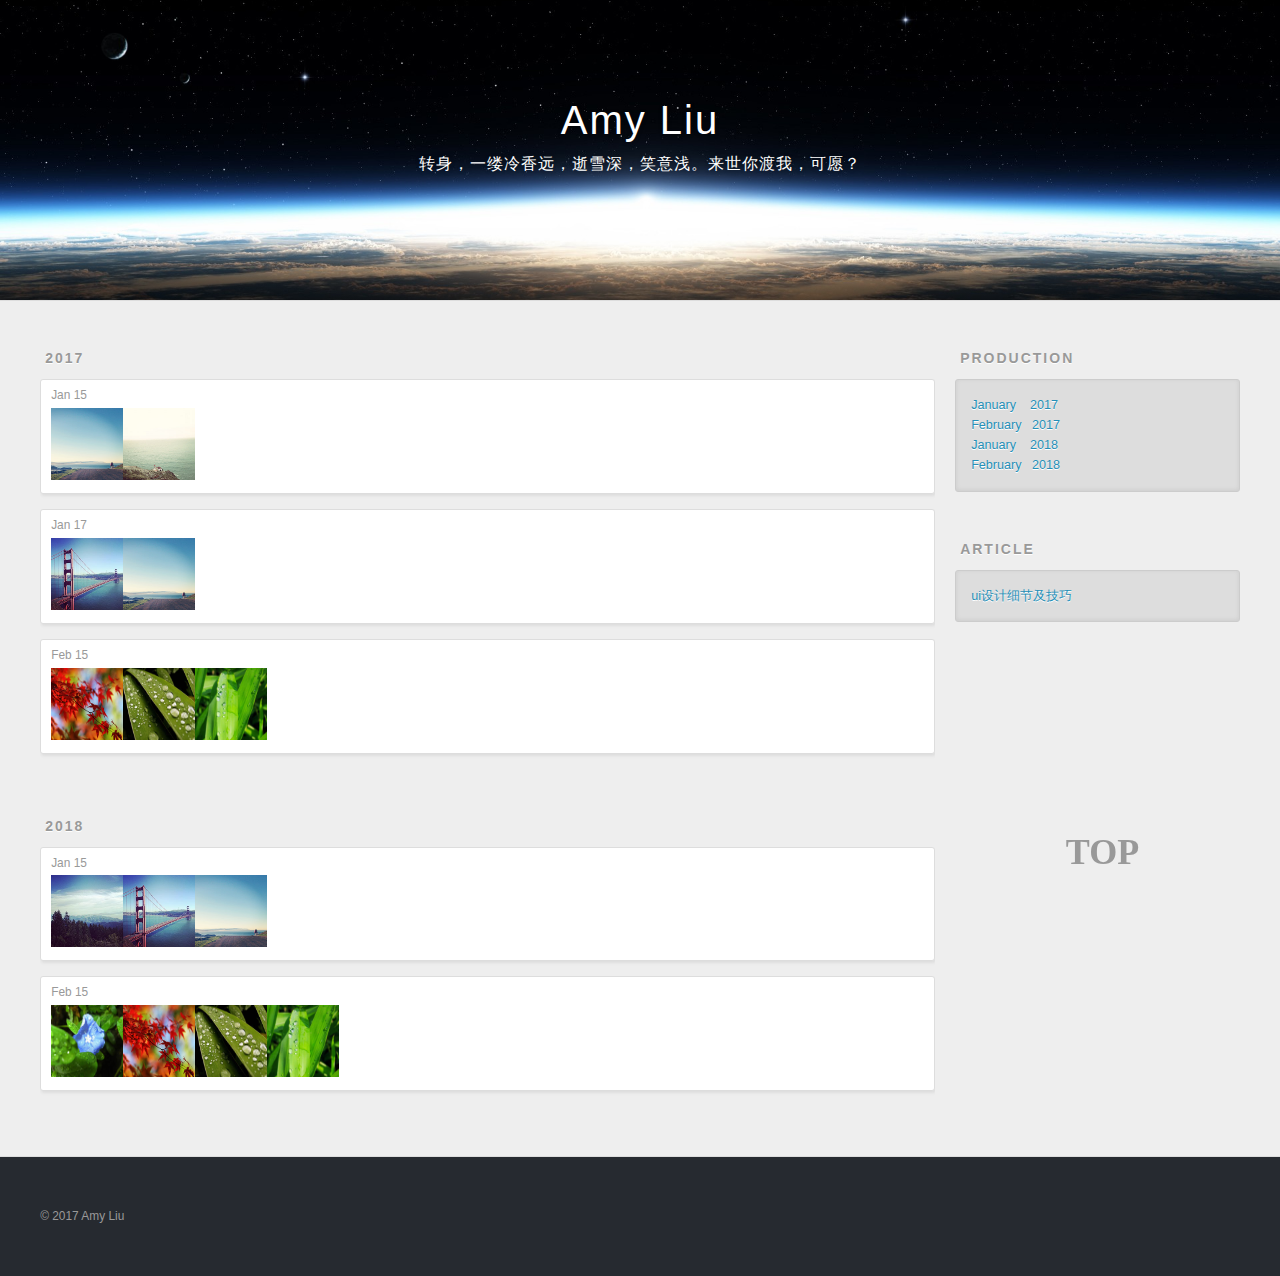
==== commit e4e20e4c: "Update index.html" ====
--- a/index.html
+++ b/index.html
@@ -63,7 +63,7 @@
 						<h3 class='widget-title'>Article</h3>
 						<div class='widget'>
 							<ul>
-								<li><a href='#'>你不知道的ps的108个小技巧</a></li>
+								<li><a href='http://www.xueui.cn/design-theory/ui-design-details-and-skills.html'>ui设计细节及技巧</a></li>
 							</ul>
 						</div>
 					</div>
--- a/css/style.css
+++ b/css/style.css
@@ -1445,16 +1445,40 @@
 	display: inline-block;
 }
 
-#toTop {
-	font-family: Cursive;
-	font-size: 36px;
-	font-weight: bold;
-	position: fixed;
-	right: 3%;
-	bottom: 3%;
-	z-index: 1000;
-	font-size: 36px;
-	font-family: Cursive;
+@media screen and (min-width: 768px) {
+	#toTop {
+		font-family: Cursive;
+		font-size: 36px;
+		font-weight: bold;
+		position: fixed;
+		right: 11%;
+		bottom: 3%;
+		z-index: 1000;
+	}
+}
+
+@media screen and (max-width: 479px) {
+	#toTop {
+		font-family: Cursive;
+		font-size: 25px;
+		font-weight: bold;
+		position: fixed;
+		right: 10%;
+		bottom: 3%;
+		z-index: 1000;
+	}
+}
+
+@media screen and (min-width: 480px) and (max-width: 767px) {
+	#toTop {
+		font-family: Cursive;
+		font-size: 25px;
+		font-weight: bold;
+		position: fixed;
+		right: 10%;
+		bottom: 3%;
+		z-index: 1000;
+	}
 }
 
 #toTop>a {
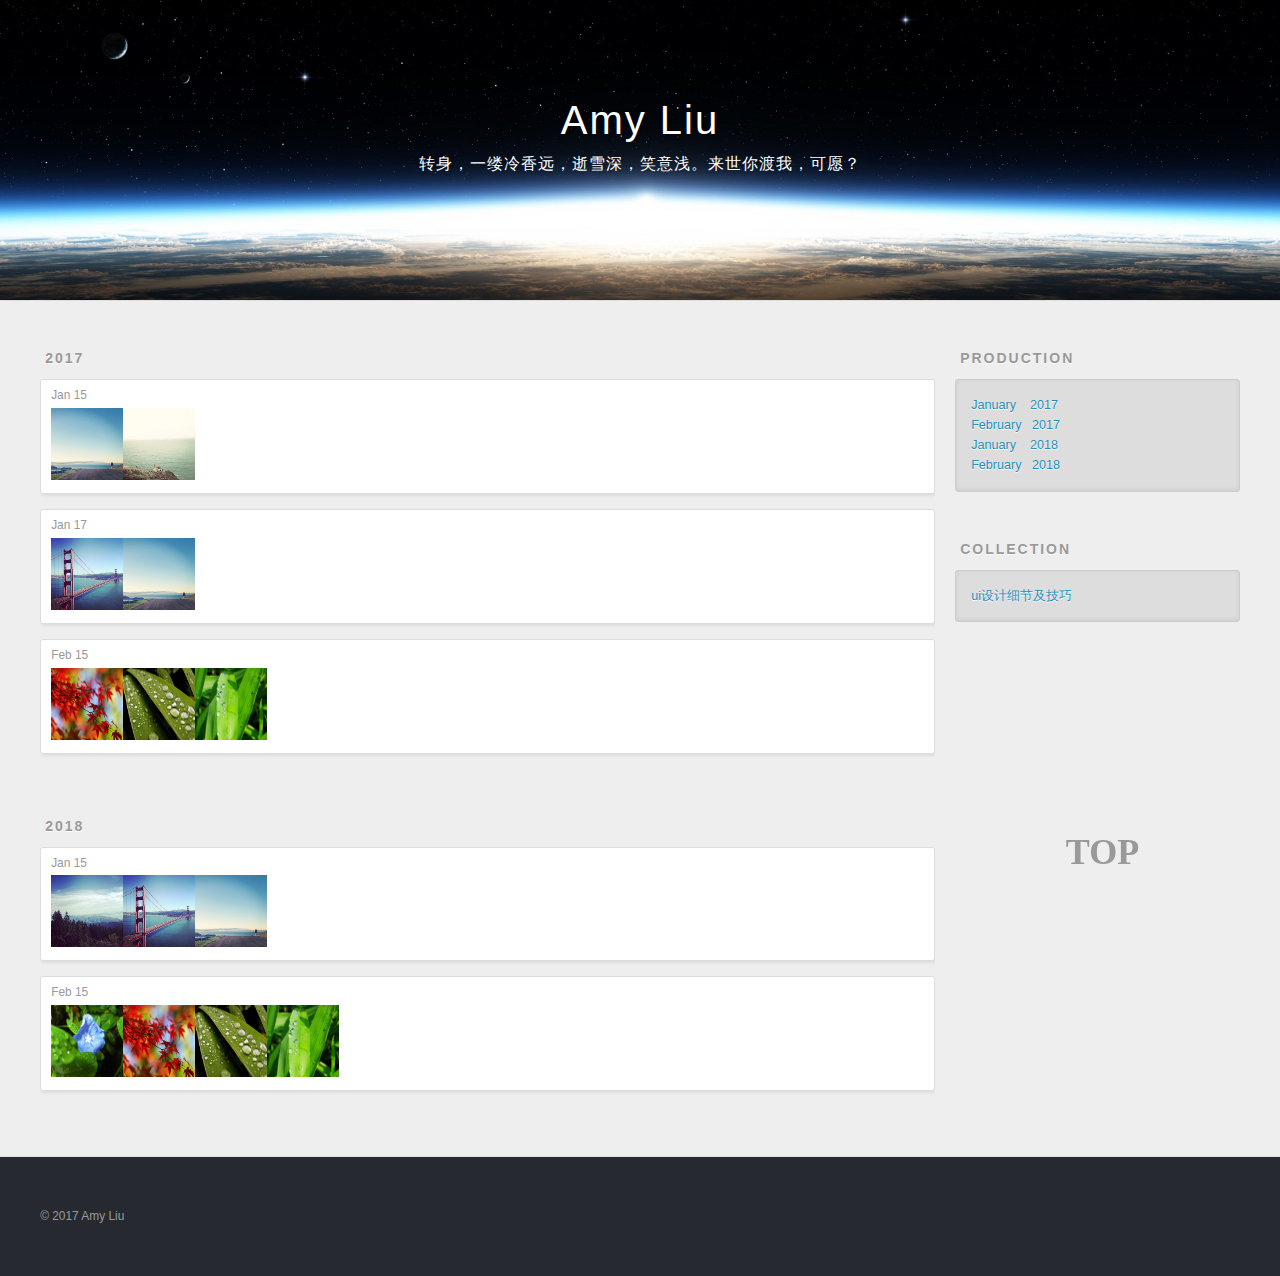
==== commit ef141fc1: "Update index.html" ====
--- a/index.html
+++ b/index.html
@@ -60,7 +60,7 @@
 						</div>
 					</div>
 					<div class='widget-wrap'>
-						<h3 class='widget-title'>Article</h3>
+						<h3 class='widget-title'>Collection</h3>
 						<div class='widget'>
 							<ul>
 								<li><a href='http://www.xueui.cn/design-theory/ui-design-details-and-skills.html'>ui设计细节及技巧</a></li>
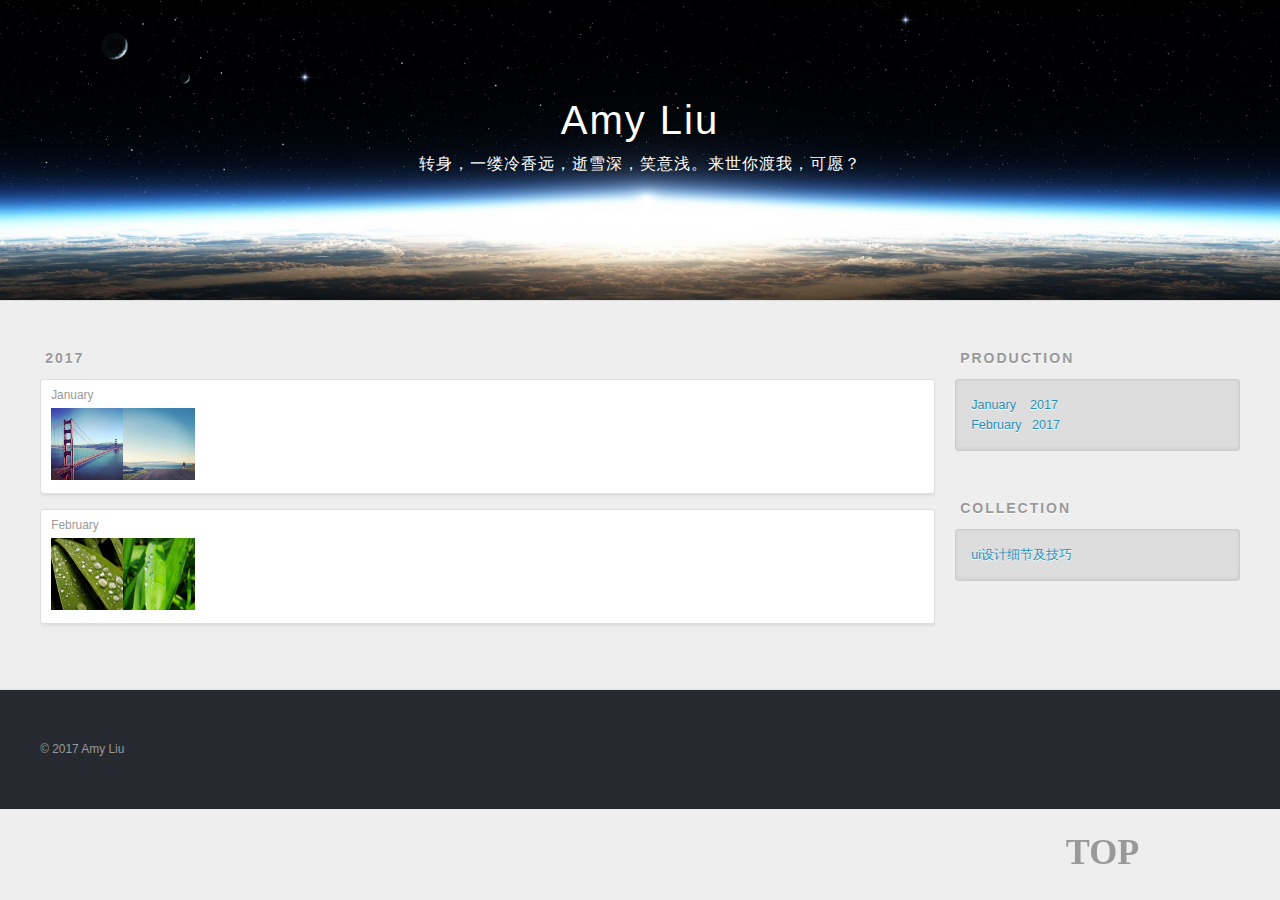
==== commit 08112cd2: "Update index.html" ====
--- a/index.html
+++ b/index.html
@@ -62,8 +62,7 @@
 					<div class='widget-wrap'>
 						<h3 class='widget-title'>Collection</h3>
 						<div class='widget'>
-							<ul>
-								<li><a href='http://www.xueui.cn/design-theory/ui-design-details-and-skills.html'>ui设计细节及技巧</a></li>
+							<ul id='collection'>
 							</ul>
 						</div>
 					</div>
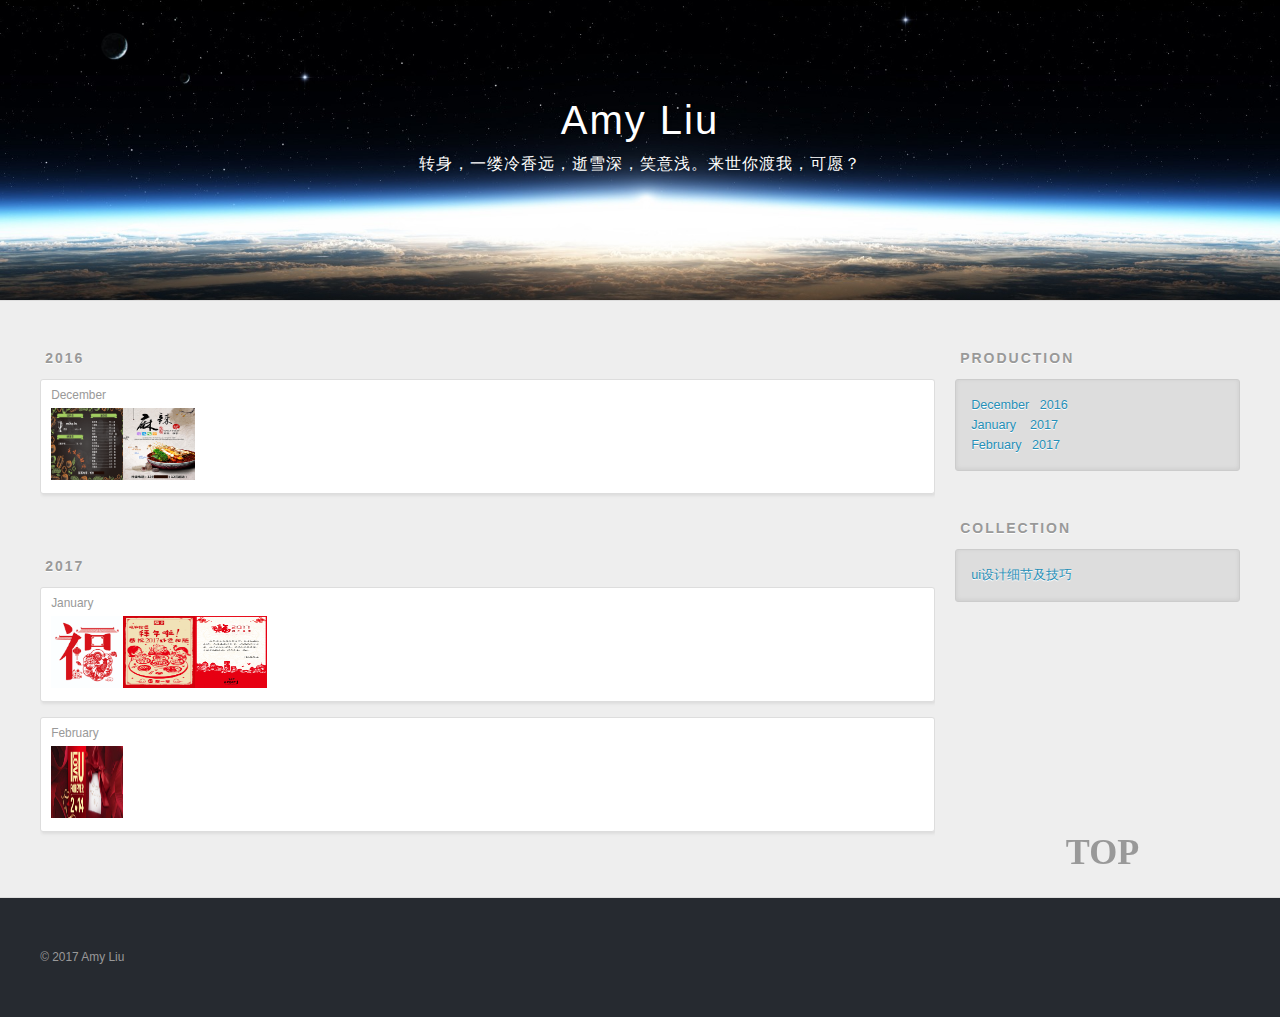
==== commit d490d5da: "Update index.html" ====
--- a/index.html
+++ b/index.html
@@ -3,7 +3,7 @@
 <head>
 <meta charset='utf-8'>
 
-<title>Archieven: 2017 | Amy Liu</title>
+<title>2017 | Amy Liu</title>
 <meta name='viewport'
 	content='width=device-width, initial-scale=1, maximum-scale=1'>
 <meta name='description' content='Amy Liu'>
